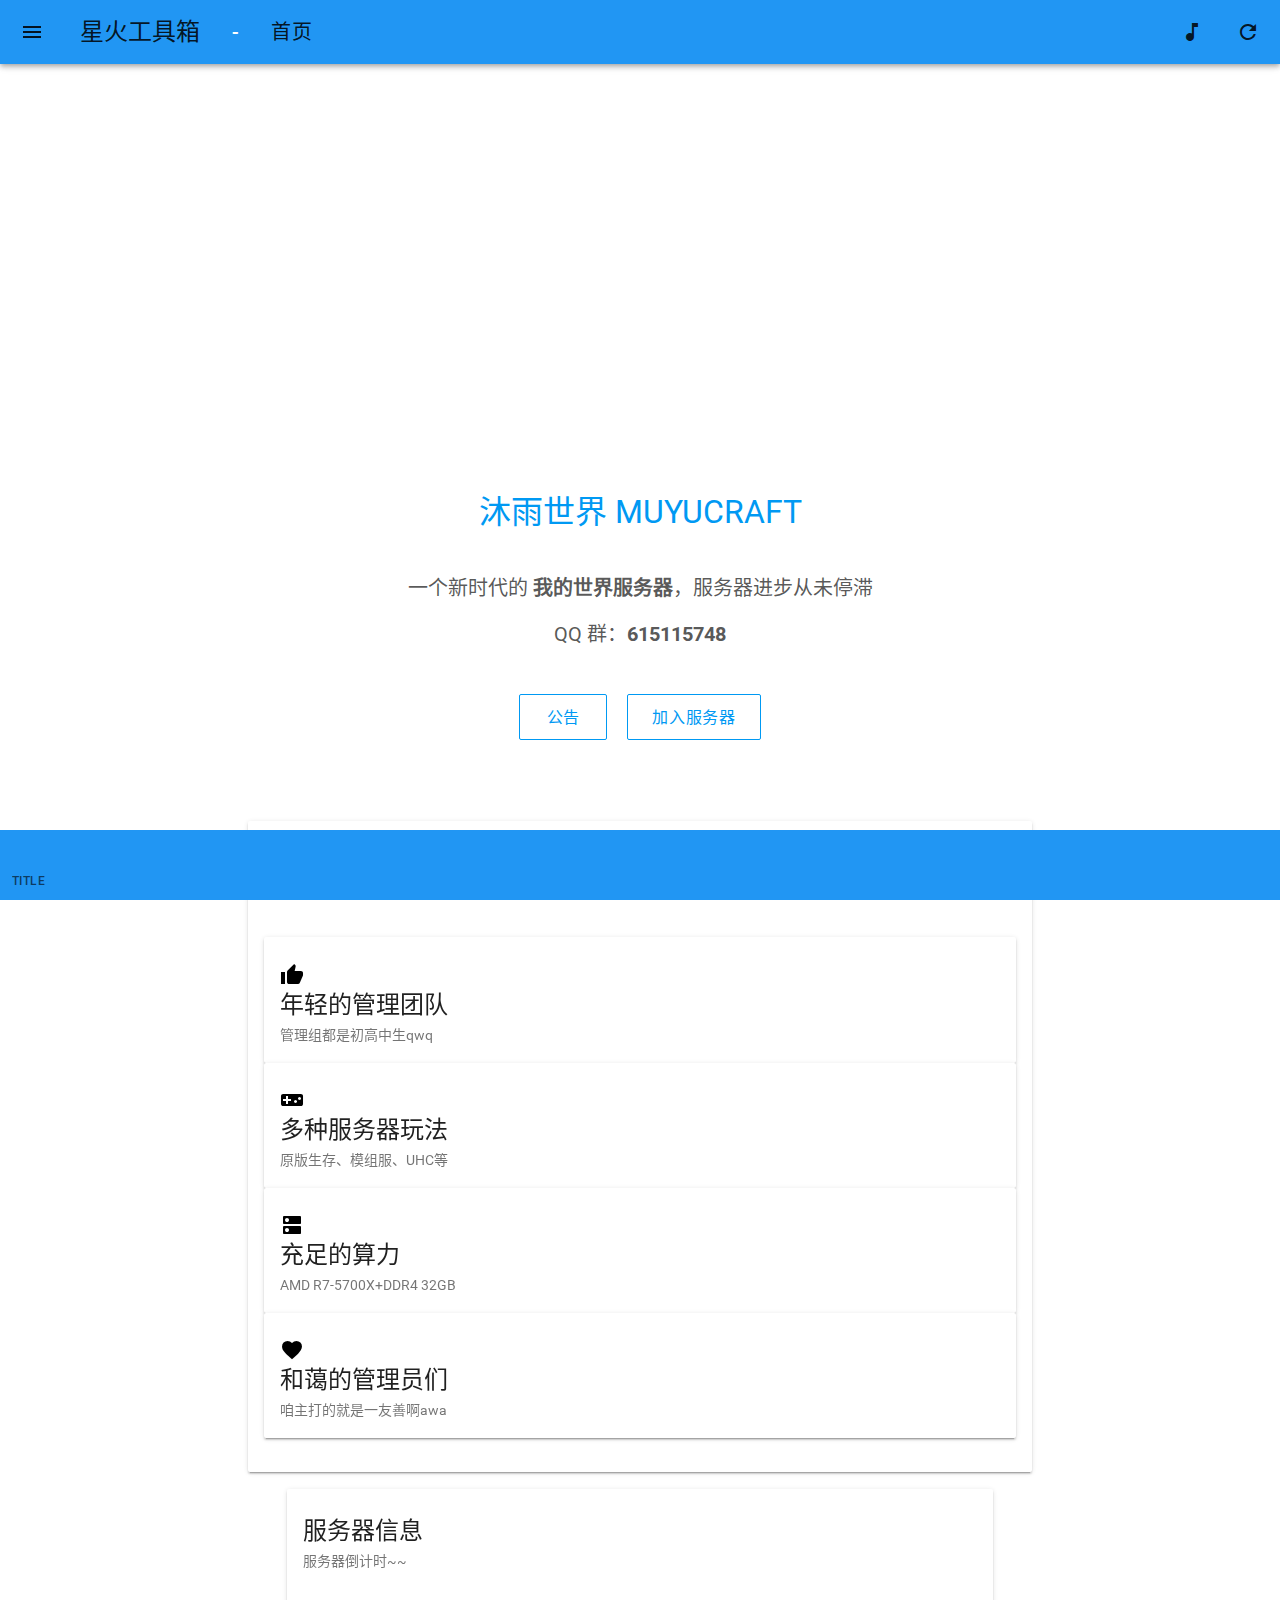
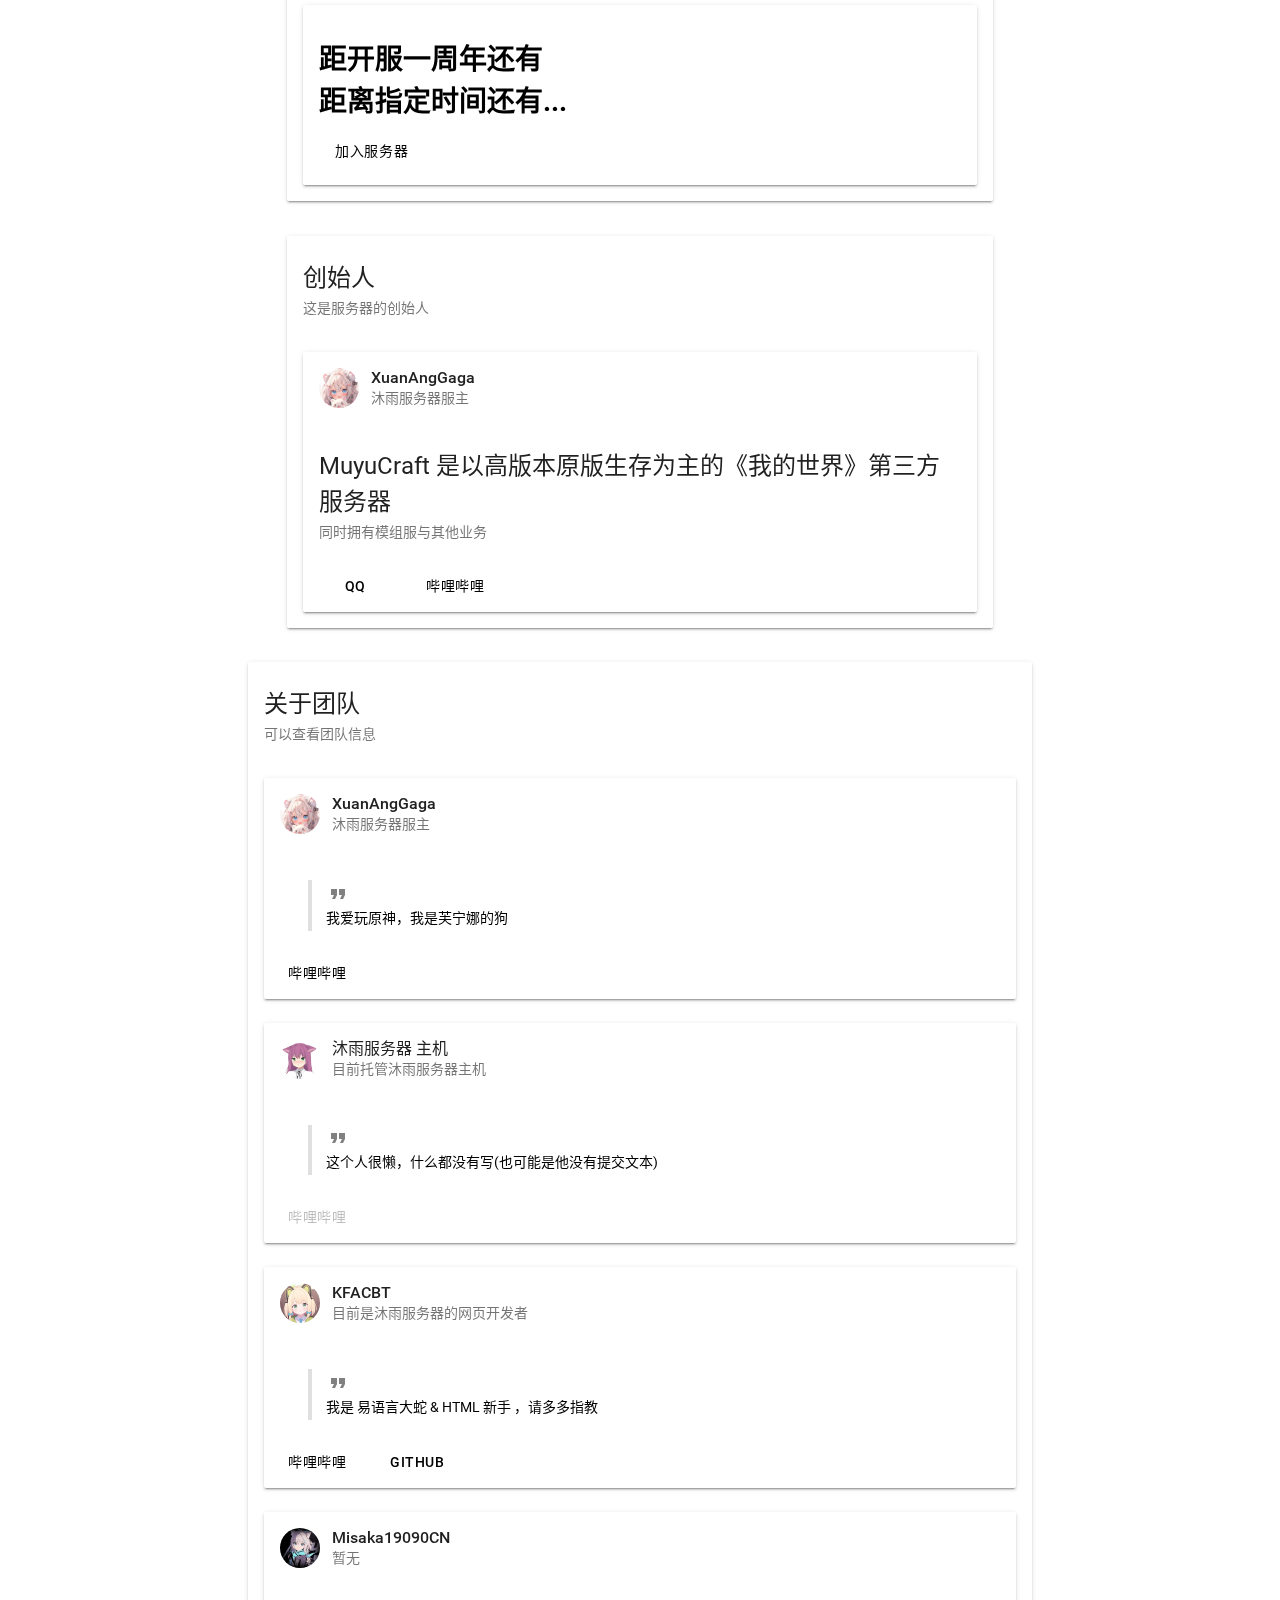
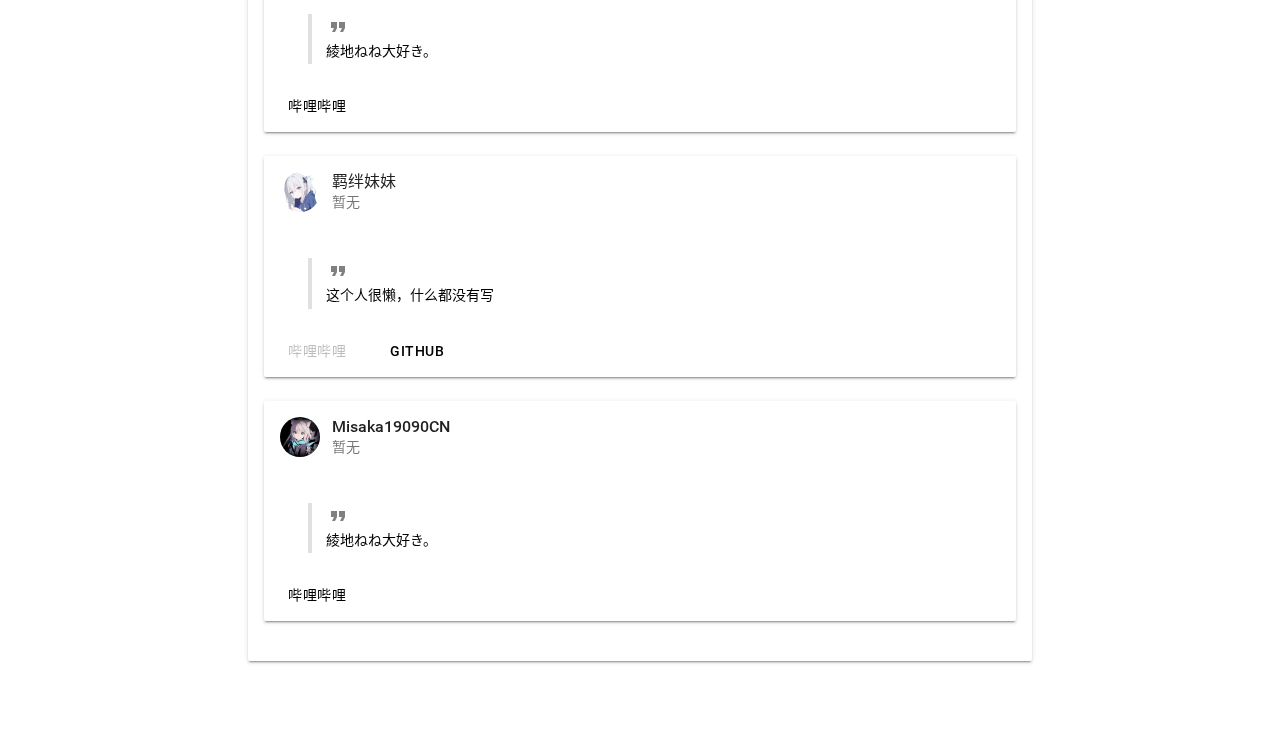
==== New/Beta/index.html @ 7894de89 "测试" ====
<!DOCTYPE html>
<html lang="zh-CN">

<head>
    <meta charset="UTF-8">
    <meta name="viewport" content="width=device-width, initial-scale=1, maximum-scale=5">
    <title>星火工具箱 - 一款轻量级的工具箱</title>
    <meta name="keywords" content="星火工具箱,CJA-RAMOS">
    <meta name="description" content="星火工具箱 - 一款轻量级的工具箱">
    <link rel="stylesheet" href="css/docs-v17.css" />
    <link rel="stylesheet" href="css/main.css" />
    <link rel="stylesheet" href="css/mdui.min.css" />

    <!-- 引入 Style 文件 -->
    <!-- <link rel="stylesheet" href="css/style.css" /> -->

    <script src="js/mdui.min.js"></script>
    <script src="js/jquery.min.js"></script>

    <audio id="backgroundMusic" src="./Resources/Music/BackgroundMusic.m4a" loop style="display:none;"></audio>

    <!-- 放置网站图标 -->
    <link rel="shortcut icon" href="/favicon.ico">

</head>
<!-- v1.0，无背景(目前视频背景需要用到它,以设置顶栏的颜色) -->
<!-- <body class="mdui-bottom-nav-fixed mdui-appbar-with-toolbar mdui-theme-primary-blue mdui-theme-accent-blue mdui-theme-layout-auto mdui-loaded"> -->
<!-- v1.1，有背景(自定义图片) -->
<!-- <body class="mdui-bottom-nav-fixed mdui-appbar-with-toolbar mdui-theme-primary-blue mdui-theme-accent-blue mdui-theme-layout-auto mdui-loaded" style="background-image: url('./images/CardBackground1.png'); background-size: cover;"></body> -->

<!-- v1.2，更改了顶栏的文本颜色 -->
<body class="mdui-bottom-nav-fixed mdui-appbar-with-toolbar mdui-theme-primary-blue mdui-theme-accent-blue mdui-theme-layout-auto mdui-loaded">

    <!-- 视频背景 -->
    <video class="video-background" autoplay loop muted playsinline>
        <source src="./Resources/Video/Background.mp4" type="video/mp4">
        Your browser does not support the video tag.
    </video>

    <header id="appbar" class="mdui-appbar mdui-appbar-fixed">
        <div class="mdui-toolbar mdui-color-theme">
            <span class="mdui-btn mdui-btn-icon mdui-ripple mdui-ripple-white " mdui-drawer="{target: '#main-drawer','overlay':true}">
                <i class="mdui-icon material-icons">menu</i>
            </span>
            <a href="index.html" class="mdui-typo-headline mdui-hidden-xs">
                星火工具箱
            </a>
            <p class="mdui-typo-title" style="color: white;"> - </p>
            <a href="index.html#" class="mdui-typo-title">首页</a>

            <div class="mdui-toolbar-spacer"></div>

                <!-- 原先版本不会自动切换音乐图标 -->
                <!-- <a href="javascript:;" class="mdui-btn mdui-btn-icon" mdui-tooltip="{content: '背景音乐'}" onclick="toggleBackgroundMusic()">
                    <i class="mdui-icon material-icons">music_note</i>
                </a> -->
                <!-- 这个版本会自动切换音乐图标 -->
                <a href="javascript:;" class="mdui-btn mdui-btn-icon" mdui-tooltip="{content: '背景音乐'}" onclick="toggleBackgroundMusic()">
                    <i id="musicIcon" class="mdui-icon material-icons">music_note</i>
                </a>
                <!-- 保留一个原版写法 -->
                <!-- <a href="javascript:;" class="mdui-btn mdui-btn-icon">
                    <i class="mdui-icon material-icons">refresh</i>
                </a> -->
                <a href="javascript:;" class="mdui-btn mdui-btn-icon" mdui-tooltip="{content: '刷新此页'}" onclick="refreshPage()">
                    <i class="mdui-icon material-icons">refresh</i>
                </a>
            </div>
        </div>    
    <!-- 菜单元素 -->

    </header>
    <div class="mdui-drawer mdui-color-white mdui-drawer-full-height mdui-drawer-close" id="main-drawer">
        <div class="mdui-card-media mdui-ripple mdui-ripple-white">
            <!-- 设置菜单背景 -->
            <img src="./images/background.jpg" />

            <div class="mdui-card-media-covered mdui-card-media-covered-gradient">
                <div class="mdui-card-primary" style="position:relative;">
                    <img style="width:30%; border-radius: 16px;" src="./images/Logo.jpg">
                    <br>
                    <div class="mdui-typo-title mdui-text-color-white drawer-title-text">沐雨服务器</div>
                </div>
            </div>
        </div>
        
        <div class="mdui-list" style="margin-bottom: 76px;">
            <div class="mdui-list">
                <a href="./index.html" class="mdui-list-item mdui-ripple" style="border-radius: 16px;">
                    <i class="mdui-list-item-icon mdui-icon material-icons">home</i>
                    <div class="mdui-list-item-content">首页</div>
                </a>
                <a href="./Announcement.html" class="mdui-list-item mdui-ripple" style="border-radius: 16px;">
                    <i class="mdui-list-item-icon mdui-icon material-icons">assignment</i>
                    <div class="mdui-list-item-content">
                        公告
                    </div>
                </a>

            </div>
            <div class="copyright">
                <div class="mdui-typo">
                    <p class="mdui-typo-caption-opacity">© 2023 <a href="https://space.bilibili.com/514279030" target="_blank">KFACBT</a></p>
					<p class="mdui-typo-caption-opacity">友情链接： <a href="about:blank" target="_blank">空</a></p>
                    <p class="mdui-typo-caption-opacity">
                        Powered by <a href="https://mdui.org" target="_blank">MDUI</a>
                    </p>
                </div>
            </div>
        </div>
    </div>
    <div class="hide">
    </div>
    <div id="page-index" class="mdui-container">
        <div class="banner">

            <h1><strong>沐雨世界 MUYUCRAFT</strong></h1>
            <div style='height:10px'></div>
            <div class="meta">
                <div style='height:12px'></div>一个新时代的 <strong>我的世界服务器</strong>，服务器进步从未停滞<br><br>QQ 群：<strong>615115748</strong>
            </div>
            <!-- <div class="actions">
                <a href="./Announcement.html" class="mdui-btn mdui-ripple">公告</a>
            </div> -->

            <div class="actions">
                <a href="./Announcement.html" class="mdui-btn mdui-ripple">公告</a>
                <a href="./Join.html" class="mdui-btn mdui-ripple" mdui-tooltip="{content: '与其他玩家一起游戏'}">加入服务器</a>

            </div>
        </div>
    </div>
    <div class="mdui-bottom-nav mdui-color-theme" style="height: 70px;">
        <div class="mdui-container mdui-valign">
            <div class="mdui-row mdui-center">

            </div>
        </div>
    </div>

    
    <div class="mdui-container" style="max-width: 800px;">
        <br>
        <!-- 原设置 -->
        <!-- <div class="mdui-card" style="border-radius: 12px;"> -->
        <!-- 应用全局设置（MDUI 卡片的圆角） -->
        <div class="mdui-card">
            <!-- <div class="mdui-card-media">
                <img src="./images/background.jpg" style="max-height: 300px;object-fit: cover;" />
            </div> -->
                <div class="mdui-card-primary">
                    <div class="mdui-card-primary-title">服务器特色</div>
                    <div class="mdui-card-primary-subtitle">关于服务器特色</div>
                </div>
                <div class="mdui-card-content">
                
                    <!-- 使用Flexbox布局的卡片容器 -->
                    <!-- <div class="card-container"> -->
            
                        <!-- 卡片1 -->
                        <!-- <div class="mdui-card custom-width-card mdui-shadow-2">
                            <div class="mdui-card-primary">
                                <i class="mdui-icon material-icons mdui-icon-grayscale mdui-icon-large">thumb_up</i>
                                <div class="mdui-card-primary-title">有观念的团队</div>
                                <div class="mdui-card-primary-subtitle">文本-测试-不知道写什么了</div>
                            </div>
                        </div> -->

                        <!-- 卡片2 -->
                        <!-- <div class="mdui-card custom-width-card mdui-shadow-2">
                            <div class="mdui-card-primary">
                                <i class="mdui-icon material-icons mdui-icon-grayscale mdui-icon-large">done_all</i>
                                <div class="mdui-card-primary-title">原版的体验</div>
                                <div class="mdui-card-primary-subtitle">服务器没有任何Mod，只有插件</div>
                            </div>
                        </div> -->

                    <!-- 可以继续添加更多卡片... -->

                        <!-- 卡片3 -->
                        <!-- <div class="mdui-card custom-width-card mdui-shadow-2">
                            <div class="mdui-card-primary">
                                <i class="mdui-icon material-icons mdui-icon-grayscale mdui-icon-large">favorite</i>
                                <div class="mdui-card-primary-title">和蔼的管理员们</div>
                                <div class="mdui-card-primary-subtitle">咱主打的就是一友善啊awa</div>
                            </div>
                        </div> -->

                        <!-- 卡片3 -->
                        <!-- <div class="mdui-card custom-width-card mdui-shadow-2">
                            <div class="mdui-card-primary">
                                <i class="mdui-icon material-icons mdui-icon-grayscale mdui-icon-large">dns</i>
                                <div class="mdui-card-primary-title">稳定的服务器</div>
                                <div class="mdui-card-primary-subtitle">可以保证长时间不掉线</div>
                            </div>
                        </div> -->

                        <!-- 结束 -->
                    <!-- </div> -->



                    <!-- 使用Flexbox布局的卡片容器 -->
                    <div class="card-container">
            
                        <!-- 卡片1 -->
                        <div class="mdui-card custom-width-card mdui-shadow-2">
                            <div class="mdui-card-primary">
                                <!-- 添加一个div盒子，以应用居中效果 -->
                                <div class="mdui-card-primary-content">
                                    <i class="mdui-icon material-icons mdui-icon-grayscale mdui-icon-large">thumb_up</i>
                                    <div class="mdui-card-primary-title">年轻的管理团队</div>
                                    <div class="mdui-card-primary-subtitle">管理组都是初高中生qwq</div>
                                </div>
                            </div>
                        </div>

                        <!-- 卡片2 -->
                        <div class="mdui-card custom-width-card mdui-shadow-2">
                            <div class="mdui-card-primary">
                                <!-- 添加一个div盒子，以应用居中效果 -->
                                <div class="mdui-card-primary-content">
                                    <i class="mdui-icon material-icons mdui-icon-grayscale mdui-icon-large">videogame_asset</i>
                                    <div class="mdui-card-primary-title">多种服务器玩法</div>
                                    <div class="mdui-card-primary-subtitle">原版生存、模组服、UHC等</div>
                                </div>
                            </div>
                        </div>

                    <!-- 可以继续添加更多卡片... -->

                        <!-- 卡片3 -->
                        <div class="mdui-card custom-width-card mdui-shadow-2">
                            <div class="mdui-card-primary">
                                <!-- 添加一个div盒子，以应用居中效果 -->
                                <div class="mdui-card-primary-content">
                                    <i class="mdui-icon material-icons mdui-icon-grayscale mdui-icon-large">dns</i>
                                    <div class="mdui-card-primary-title">充足的算力</div>
                                    <div class="mdui-card-primary-subtitle">AMD R7-5700X+DDR4 32GB</div>
                                </div>
                            </div>
                        </div>

                        <!-- 卡片3 -->
                        <div class="mdui-card custom-width-card mdui-shadow-2">
                            <div class="mdui-card-primary">
                                <!-- 添加一个div盒子，以应用居中效果 -->
                                <div class="mdui-card-primary-content">
                                    <i class="mdui-icon material-icons mdui-icon-grayscale mdui-icon-large">favorite</i>
                                    <div class="mdui-card-primary-title">和蔼的管理员们</div>
                                    <div class="mdui-card-primary-subtitle">咱主打的就是一友善啊awa</div>
                                </div>
                            </div>
                        </div>

                        <!-- 结束 -->
                    </div>

                    
                    

                </div>

            <br>
    </div>    



    <div class="mdui-container" style="max-width: 800px;">
        <br>
        <!-- <div class="mdui-card" style="border-radius: 12px;"> -->
        <!-- 应用全局设置（MDUI 卡片的圆角） -->
        <div class="mdui-card">
            <!-- <div class="mdui-card-media">
                <img src="./images/background.jpg" style="max-height: 300px;object-fit: cover;" />
            </div> -->
            <div class="mdui-card-primary">
                <div class="mdui-card-primary-title">服务器信息</div>
                <div class="mdui-card-primary-subtitle">服务器倒计时~~</div>

                
            </div>
                <div class="mdui-card-content">
                
                    <div class="mdui-card">

                        <!-- 卡片的标题和副标题 -->
                        <div class="mdui-card-primary">
                            <!-- 添加一个div盒子，以应用居中效果 -->
                            <div class="mdui-card-primary-content">
                                <!-- <div class="mdui-card-primary-title"><h1>沐雨服务器</h1></div> -->
                                <!-- <div class="mdui-card-primary-title">距开服一周年还有</div> -->
                                <!-- <div id="year-countdown">距开服一周年还有</div> -->
                                <h1 id="year-countdown">距开服一周年还有</h1>
                                <h1 class="countdown">距离指定时间还有...</h1>

                                <a href="./Join.html" class="mdui-btn mdui-ripple" mdui-tooltip="{content: '与其他玩家一起游戏'}">加入服务器</a>

                                <!-- <div class="mdui-card-primary-subtitle">111</div> -->
                            </div>
                        </div>
                  
                        <!-- 添加一个div盒子，以应用居中效果 -->
                        <!-- <div class="mdui-card-primary-content"> -->
                            <!-- 卡片的内容 -->
                            <!-- <div class="mdui-card-content"> -->
                                <!-- <h1 class="countdown">距离指定时间还有...</h1> -->
                            <!-- </div>
                        </div> -->

                        <!-- 倒计时 v1.0 -->
                        <!-- <script>
                            // 指定的日期时间
                            var targetDate = new Date("2024-01-15T00:00:00").getTime(); // 替换为你想要的时间
                    
                            function updateCountdown() {
                                var now = new Date().getTime();
                                var distance = targetDate - now;
                    
                                var days = Math.floor(distance / (1000 * 60 * 60 * 24));
                                var hours = Math.floor((distance % (1000 * 60 * 60 * 24)) / (1000 * 60 * 60));
                                var minutes = Math.floor((distance % (1000 * 60 * 60)) / (1000 * 60));
                                var seconds = Math.floor((distance % (1000 * 60)) / 1000);
                    
                                document.querySelector('.countdown').innerText = `距离指定时间还有 ${days} 天 ${hours} 小时 ${minutes} 分钟 ${seconds} 秒`;
                    
                                if (distance < 0) {
                                    clearInterval(countdownInterval);
                                    document.querySelector('.countdown').innerText = "已到达指定时间！";
                                }
                            }
                    
                            var countdownInterval = setInterval(updateCountdown, 1000);
                        </script> -->

                        <!-- 倒计时 & 正计时 v1.0 -->
                        <!-- <script>
                            // 指定的日期时间
                            var targetDate = new Date("2024-01-27T00:00:00").getTime(); // 替换为你想要的时间
                    
                            function updateCountdown() {
                                var now = new Date().getTime();
                                var distance = now - targetDate; // 计算现在与目标时间的差值，正数表示未来，负数表示过去
                    
                                var days = Math.floor(Math.abs(distance) / (1000 * 60 * 60 * 24));
                                var hours = Math.floor((Math.abs(distance) % (1000 * 60 * 60 * 24)) / (1000 * 60 * 60));
                                var minutes = Math.floor((Math.abs(distance) % (1000 * 60 * 60)) / (1000 * 60));
                                var seconds = Math.floor((Math.abs(distance) % (1000 * 60)) / 1000);
                    
                                var prefix = distance > 0 ? "距离" : "超过";
                                document.querySelector('.countdown').innerText = `${prefix}指定时间 ${days} 天 ${hours} 小时 ${minutes} 分钟 ${seconds} 秒`;
                    
                                // 不需要清除定时器，因为我们要持续更新
                                
                            }
                    
                            setInterval(updateCountdown, 1000);
                        </script> -->

                        <!-- 倒计时 & 正计时 v1.1 -->
                        <script>
                            // 指定的日期时间
                            var targetDate = new Date("2023-01-27T00:00:00").getTime(); // 设置日期
                    
                            function updateCountdown() {
                                var now = new Date().getTime();
                                var distance = now - targetDate; // 现在与目标时间的差值，正数表示未来，负数表示过去

                                var days = Math.floor(Math.abs(distance) / (1000 * 60 * 60 * 24));
                                var hours = Math.floor((Math.abs(distance) % (1000 * 60 * 60 * 24)) / (1000 * 60 * 60));
                                var minutes = Math.floor((Math.abs(distance) % (1000 * 60 * 60)) / (1000 * 60));
                                var seconds = Math.floor((Math.abs(distance) % (1000 * 60)) / 1000);

                                // document.querySelector('.countdown').innerText = `${distance > 0 ? "距离" : "已超过"}指定时间 ${days} 天 ${hours} 小时 ${minutes} 分钟 ${seconds} 秒`;
                                document.querySelector('.countdown').innerText = `${days} 天 ${hours} 小时 ${minutes} 分钟 ${seconds} 秒`;

                                if (now >= targetDate) { // 判断是否已经到达或超过指定时间
                                    document.getElementById('year-countdown').innerText = "我们已开服";
                                }
                            }

                    
                            var countdownInterval = setInterval(updateCountdown, 1000);
                        </script>
                    </div>

                </div>

        </div>

            <br>
    </div>




    <div class="mdui-container" style="max-width: 800px;">
        <br>
        <!-- 原设置 -->
        <!-- <div class="mdui-card" style="border-radius: 12px;"> -->
        <!-- 应用全局设置（MDUI 卡片的圆角） -->
        <div class="mdui-card">

            <!-- <div class="mdui-card-media">
                <img src="./images/background.jpg" style="max-height: 300px;object-fit: cover;" />
            </div> -->
            <div class="mdui-card-primary">
                <div class="mdui-card-primary-title">创始人</div>
                <div class="mdui-card-primary-subtitle">这是服务器的创始人</div>
            </div>
                <div class="mdui-card-content">
                
                    <div class="mdui-card">

                        <!-- 卡片头部，包含头像、标题、副标题 -->
                        <div class="mdui-card-header">
                            <img class="mdui-card-header-avatar" src="./images/Peoples/XuanAngGaga.jpg"/>
                            <div class="mdui-card-header-title">XuanAngGaga</div>
                            <div class="mdui-card-header-subtitle">沐雨服务器服主</div>
                        </div>
                      
                        <!-- 卡片的媒体内容，可以包含图片、视频等媒体内容，以及标题、副标题 -->
                        <div class="mdui-card-media">
                            <!-- <img src="./images/CardBackground1Mini.png"/> -->
                      
                            <!-- 卡片中可以包含一个或多个菜单按钮 -->
                            <div class="mdui-card-menu">
                                <!-- 原版 -->
                                <!-- <button class="mdui-btn mdui-btn-icon mdui-text-color-white">
                                    <i class="mdui-icon material-icons">share</i>
                                </button> -->
                                <!-- v1，没有提示 -->
                                <!-- <button class="mdui-btn mdui-btn-icon mdui-text-color-white">
                                    <i class="mdui-icon material-icons">launch</i>
                                </button> -->
                                <!-- v2，有提示 -->
                                <!-- <button class="mdui-btn mdui-btn-icon mdui-text-color-white" mdui-tooltip="{content: '在新窗口中打开'}" onclick="openNewTab('https://space.bilibili.com/277750003');">
                                    <i class="mdui-icon material-icons">launch</i>
                                </button> -->

                                <!-- v3，不调用函数 -->
                                <!-- <a href="https://space.bilibili.com/277750003" target="_blank" class="mdui-btn mdui-btn-icon mdui-text-color-white" mdui-tooltip="{content: '在新窗口中打开'}">
                                    <i class="mdui-icon material-icons">launch</i>
                                </a> -->

                                <!-- 代码没有问题，但是层次上有问题，所以暂时注释 -->
                            </div>
                        </div>
                      
                        <!-- 卡片的标题和副标题 -->
                        <div class="mdui-card-primary">
                            <div class="mdui-card-primary-title">MuyuCraft 是以高版本原版生存为主的《我的世界》第三方服务器</div>
                            <div class="mdui-card-primary-subtitle">同时拥有模组服与其他业务</div>
                        </div>
                      
                        <!-- 卡片的内容 -->
                        <!-- <div class="mdui-card-content">文本内容</div> -->
                      
                        <!-- 卡片的按钮 -->
                        <div class="mdui-card-actions">
                            <!-- 备份 -->
                            <!-- <button class="mdui-btn mdui-ripple">商务联系</button> -->
                            <button id="copyButton-QQid" class="mdui-btn mdui-ripple">QQ</button>
                            <!-- 调用 Script 时即可复制 QQ 号到剪贴板，同时给予用户反馈(弹出Sneakbar) -->
                            <script>
                                // 获取指定ID的元素并添加点击事件监听器
                                document.getElementById('copyButton-QQid').addEventListener('click', function() {
                            
                                    // 定义要复制的文本内容
                                    var textToCopy = '2932289809';
                            
                                    // 尝试将文本写入剪贴板
                                    try {
                                        navigator.clipboard.writeText(textToCopy);
                            
                                        // 复制成功时，在控制台输出成功信息，并显示成功Snackbar
                                        console.log('文本复制成功！文本内容：' + textToCopy);
                                        mdui.snackbar({
                                            message: 'QQ 号已成功复制到剪贴板！',
                                            position: 'left-bottom'
                                        });
                            
                                    } catch (err) {
                                        // 复制失败时，在控制台输出错误信息，并显示失败Snackbar
                                        console.error('复制失败: ', err);
                                        mdui.snackbar({
                                            message: '复制 QQ 号到剪贴板时发生错误！',
                                            position: 'left-bottom'
                                        });
                                    }
                                });
                            </script>
                            <button class="mdui-btn mdui-ripple" mdui-tooltip="{content: '在新窗口中打开'}" onclick="openNewTab('https://space.bilibili.com/619806940')">哔哩哔哩</button>
                            <!-- 想不到实际的用处 -->
                            <!-- <button class="mdui-btn mdui-btn-icon mdui-float-right">
                                <i class="mdui-icon material-icons">expand_more</i>
                            </button> -->
                        </div>
                      
                    </div>
                  
                </div>

            </div>

        </div>

            <br>
    </div>

    <div class="mdui-container" style="max-width: 800px;">
        <br>
        <!-- 原设置 -->
        <!-- <div class="mdui-card" style="border-radius: 12px;"> -->
        <!-- 应用全局设置（MDUI 卡片的圆角） -->
        <div class="mdui-card">
            <!-- <div class="mdui-card-media">
                <img src="./images/background.jpg" style="max-height: 300px;object-fit: cover;" />
            </div> -->
            <div class="mdui-card-primary">
                <div class="mdui-card-primary-title">关于团队</div>
                <div class="mdui-card-primary-subtitle">可以查看团队信息</div>
            </div>
            <div class="mdui-card-content">
                
                <!-- 单张卡片开始 -->
                <div class="mdui-card">

                    <!-- 卡片头部，包含头像、标题、副标题 -->
                    <div class="mdui-card-header">
                         <img class="mdui-card-header-avatar" src="./images/Peoples/XuanAngGaga.jpg"/>
                         <div class="mdui-card-header-title">XuanAngGaga</div>
                         <div class="mdui-card-header-subtitle" mdui-tooltip="{content: '沐雨服务器服主'}">沐雨服务器服主</div>
                    </div>
                    <div class="mdui-card-content">
                    
                        <div class="mdui-typo">
                            <blockquote>
                                <!-- <i class="mdui-icon material-icons">format_quote</i> -->
                                <i class="mdui-icon material-icons" style="color: gray;">format_quote</i>
                                <p>我爱玩原神，我是芙宁娜的狗</p>
                                <!-- <footer>马尔克斯 ——《百年孤独》</footer> -->
                            </blockquote>
                        </div>
                    
                    </div>
                    <!-- 卡片的按钮 -->
                    <div class="mdui-card-actions">
                        <!-- <button class="mdui-btn mdui-ripple">action 1</button> -->
                        <button class="mdui-btn mdui-ripple" mdui-tooltip="{content: '在新窗口中打开'}" onclick="openNewTab('https://space.bilibili.com/619806940')">哔哩哔哩</button>
    
                    </div>
                         
                </div>
                    <br>
                <!-- 卡片与卡片之间分隔 -->

                <!-- 单张卡片开始 -->
                <div class="mdui-card">

                    <!-- 卡片头部，包含头像、标题、副标题 -->
                    <div class="mdui-card-header">
                         <img class="mdui-card-header-avatar" src="./images/Logo.jpg"/>
                         <div class="mdui-card-header-title">沐雨服务器 主机</div>
                         <div class="mdui-card-header-subtitle" mdui-tooltip="{content: '目前托管沐雨服务器主机'}">目前托管沐雨服务器主机</div>
                    </div>
                    <div class="mdui-card-content">
                    
                        <div class="mdui-typo">
                            <blockquote>
                                <!-- <i class="mdui-icon material-icons">format_quote</i> -->
                                <i class="mdui-icon material-icons" style="color: gray;">format_quote</i>
                                <p>这个人很懒，什么都没有写(也可能是他没有提交文本)</p>
                                <!-- <footer>马尔克斯 ——《百年孤独》</footer> -->
                            </blockquote>
                        </div>
                    
                    </div>
                    <!-- 卡片的按钮 -->
                    <div class="mdui-card-actions">
                        <!-- <button class="mdui-btn mdui-ripple">action 1</button> -->
                        <button class="mdui-btn mdui-ripple" mdui-tooltip="{content: '在新窗口中打开'}" onclick="openNewTab('https://space.bilibili.com/619806940')" disabled>哔哩哔哩</button>
    
                    </div>
                         
                </div>
                    <br>
                <!-- 卡片与卡片之间分隔 -->

                <!-- 单张卡片开始 -->
                <div class="mdui-card">

                    <!-- 卡片头部，包含头像、标题、副标题 -->
                    <div class="mdui-card-header">
                         <img class="mdui-card-header-avatar" src="./images/Peoples/KFACBT.png"/>
                         <div class="mdui-card-header-title">KFACBT</div>
                         <div class="mdui-card-header-subtitle" mdui-tooltip="{content: '目前是沐雨服务器的网页开发者'}">目前是沐雨服务器的网页开发者</div>
                    </div>
                    <div class="mdui-card-content">
                    
                        <div class="mdui-typo">
                            <blockquote>
                                <!-- <i class="mdui-icon material-icons">format_quote</i> -->
                                <i class="mdui-icon material-icons" style="color: gray;">format_quote</i>
                                <p>我是 易语言大蛇 & HTML 新手 ，请多多指教</p>
                                <!-- <footer>马尔克斯 ——《百年孤独》</footer> -->
                            </blockquote>
                        </div>
                    
                    </div>
                    <!-- 卡片的按钮 -->
                    <div class="mdui-card-actions">
                        <!-- <button class="mdui-btn mdui-ripple">action 1</button> -->
                        <button class="mdui-btn mdui-ripple" mdui-tooltip="{content: '在新窗口中打开'}" onclick="openNewTab('https://space.bilibili.com/514279030')">哔哩哔哩</button>
                        <button class="mdui-btn mdui-ripple" mdui-tooltip="{content: '在新窗口中打开'}" onclick="openNewTab('https://www.github.com/gytxtx')">GitHub</button>    

                    </div>
                         
                </div>
                    <br>
                    <!-- 卡片与卡片之间分隔 -->

                <!-- 单张卡片开始 -->
                <div class="mdui-card">

                    <!-- 卡片头部，包含头像、标题、副标题 -->
                    <div class="mdui-card-header">
                         <img class="mdui-card-header-avatar" src="./images/Peoples/Misaka.jpg"/>
                         <div class="mdui-card-header-title">Misaka19090CN</div>
                         <div class="mdui-card-header-subtitle" mdui-tooltip="{content: '暂无'}">暂无</div>
                    </div>
                    <div class="mdui-card-content">
                    
                        <div class="mdui-typo">
                            <blockquote>
                                <!-- <i class="mdui-icon material-icons">format_quote</i> -->
                                <i class="mdui-icon material-icons" style="color: gray;">format_quote</i>
                                <p>綾地ねね大好き。</p>
                                <!-- <footer>马尔克斯 ——《百年孤独》</footer> -->
                            </blockquote>
                        </div>
                    
                    </div>
                    <!-- 卡片的按钮 -->
                    <div class="mdui-card-actions">
                        <!-- <button class="mdui-btn mdui-ripple">action 1</button> -->
                        <button class="mdui-btn mdui-ripple" mdui-tooltip="{content: '在新窗口中打开'}" onclick="openNewTab('https://space.bilibili.com/393175358')">哔哩哔哩</button>
    
                    </div>
                         
                </div>
                    <br>
                <!-- 卡片与卡片之间分隔 -->

                <!-- 单张卡片开始 -->
                <div class="mdui-card">

                    <!-- 卡片头部，包含头像、标题、副标题 -->
                    <div class="mdui-card-header">
                         <img class="mdui-card-header-avatar" src="./images/Peoples/jibanjiang.png"/>
                         <div class="mdui-card-header-title">羁绊妹妹</div>
                         <div class="mdui-card-header-subtitle" mdui-tooltip="{content: '暂无'}">暂无</div>
                    </div>
                    <div class="mdui-card-content">
                    
                        <div class="mdui-typo">
                            <blockquote>
                                <!-- <i class="mdui-icon material-icons">format_quote</i> -->
                                <i class="mdui-icon material-icons" style="color: gray;">format_quote</i>
                                <p>这个人很懒，什么都没有写</p>
                                <!-- <footer>马尔克斯 ——《百年孤独》</footer> -->
                            </blockquote>
                        </div>
                    
                    </div>
                    <!-- 卡片的按钮 -->
                    <div class="mdui-card-actions">
                        <!-- <button class="mdui-btn mdui-ripple">action 1</button> -->
                        <button class="mdui-btn mdui-ripple" mdui-tooltip="{content: '在新窗口中打开'}" onclick="openNewTab('https://space.bilibili.com/514279030')" disabled>哔哩哔哩</button>
                        <button class="mdui-btn mdui-ripple" mdui-tooltip="{content: '在新窗口中打开'}" onclick="openNewTab('https://github.com/jibansst')">GitHub</button>    

                    </div>
                         
                </div>
                    <br>
                <!-- 卡片与卡片之间分隔 -->

                <!-- 单张卡片开始 -->
                <div class="mdui-card">

                    <!-- 卡片头部，包含头像、标题、副标题 -->
                    <div class="mdui-card-header">
                         <img class="mdui-card-header-avatar" src="./images/Peoples/Misaka.jpg"/>
                         <div class="mdui-card-header-title">Misaka19090CN</div>
                         <div class="mdui-card-header-subtitle" mdui-tooltip="{content: '暂无'}">暂无</div>
                    </div>
                    <div class="mdui-card-content">
                    
                        <div class="mdui-typo">
                            <blockquote>
                                <!-- <i class="mdui-icon material-icons">format_quote</i> -->
                                <i class="mdui-icon material-icons" style="color: gray;">format_quote</i>
                                <p>綾地ねね大好き。</p>
                                <!-- <footer>马尔克斯 ——《百年孤独》</footer> -->
                            </blockquote>
                        </div>
                    
                    </div>
                    <!-- 卡片的按钮 -->
                    <div class="mdui-card-actions">
                        <!-- <button class="mdui-btn mdui-ripple">action 1</button> -->
                        <button class="mdui-btn mdui-ripple" mdui-tooltip="{content: '在新窗口中打开'}" onclick="openNewTab('https://space.bilibili.com/393175358')">哔哩哔哩</button>
    
                    </div>
                         
                </div>
                    <br>
                <!-- 卡片与卡片之间分隔 -->


            </div>
    
        </div>

    <br>
</div>

<div class="mdui-bottom-nav mdui-color-theme" style="height: 70px;">
    <div class="mdui-container mdui-valign">
        <div class="mdui-row mdui-center">

        </div>
    </div>
    <div style="position: absolute; bottom: 0px; left: 0px;">
       <!-- <a href="/" target="_blank" class="mdui-btn mdui-ripple">Title> -->
       <a href="/" class="mdui-btn mdui-ripple">Title</a>
    </div>
    <div style="position: absolute; bottom: -5px; right: 0px;">

    </div>
</div>

</body>
<!-- JavaScript 部分 -->
<!-- 这一部分代码的作用：当调用这个函数的时候,会打开一个新标签页,参数是 `url` -->
<script>
    function openNewTab(url) {
        window.open(url, '_blank');
    }
</script>

<!-- JavaScript 部分 -->
<!-- [已废弃]这部分代码的作用：简易的音频播放/暂停状态切换(检测到音频控件播放时暂停，反之亦然。) -->
<!-- <script>
function toggleBackgroundMusic() {
    var audioElement = document.getElementById('backgroundMusic');
    
    // 判断当前音频是否处于播放/暂停状态，并切换到相反的状态
    if (audioElement.paused) {
        audioElement.play();
    } else {
        audioElement.pause();
    }
}
</script> -->

<script>
// 获取页面中已存在的背景音乐音频元素
let audioElement = document.getElementById('backgroundMusic'); // 假设你已经有了 audio 元素(划掉,这个是通义灵码生成的注释)
let musicIcon = document.getElementById('musicIcon'); // 获取用于控制音乐播放/暂停的图标元素
// 定义切换背景音乐播放状态的函数
function toggleBackgroundMusic() {
    if (audioElement.paused) { // 检测音乐控件是否处于暂停状态
        audioElement.play(); // 如果音乐控件是暂停状态,就播放它
        musicIcon.className = 'mdui-icon material-icons'; // 设置组件类名(x2)
        musicIcon.textContent = 'pause'; // 更改为暂停图标(pause)
    } else {
        audioElement.pause(); // 如果音乐播放,就暂停它
        musicIcon.className = 'mdui-icon material-icons'; // 设置组件类名
        musicIcon.textContent = 'music_note'; // 恢复为音乐图标(music_note),这个是 MDUI 的图标库
    }
}

</script>
<!-- 控制刷新页面 -->
<!-- 这一部分代码的作用：当调用这个函数时，自动刷新此页面。 -->
<script>
    function refreshPage() {
        window.location.reload();
    }
</script>
---- New/Beta/css/docs-v17.css ----
.mdui-toolbar-spacer {
  height: 100%;
}

.adsbygoogle {
  border-bottom: none !important;
}

/* 文档最外层 */
.doc-container {
  padding-top: 40px;
  padding-bottom: 60px;
  position: relative;
}
@media (min-width: 480px) {
  .doc-container {
    padding-top: 60px;
  }
}
@media (min-width: 840px) {
  .doc-container {
    padding-top: 80px;
  }
}
/* 页面标题 */
h1.doc-title {
  font-size: 24px;
  line-height: 32px;
  font-weight: 400;
  margin: 0 0 20px 0;
}
@media (min-width: 480px) {
  h1.doc-title {
    font-size: 28px;
    line-height: 36px;
    margin: 0 0 25px 0;
  }
}
@media (min-width: 840px) {
  h1.doc-title {
    font-size: 34px;
    line-height: 40px;
    margin: 0 400px 30px 0;
  }
}
/* 组件介绍 */
.doc-intro {
  font-size: 16px;
  margin-bottom: 0;
  padding: 0 0 48px 0;
}
@media (min-width: 480px) {
  .doc-intro {
    padding: 0 0 54px 0;
  }
}
@media (min-width: 840px) {
  .doc-intro {
    padding: 0 0 60px 0;
  }
}
.doc-intro p:last-child {
  margin-bottom: 0;
}
/* 组件介绍中的子模块 */
.doc-intro-module {
  font-size: 14px;
  margin-top: 40px;
}
.doc-intro-module h3 {
  font-size: 14px;
  font-weight: bold;
  margin: 0 0 20px 0;
}
.doc-intro-module p {
  margin-bottom: 1em;
}
/* 目录 */
.doc-toc {
  margin: 0;
  font-size: 16px;
  position: relative;
  border-left: 3px solid;
}
.doc-toc a {
  text-decoration: none;
  color: inherit;
}
.doc-toc:before {
  content: 'Contents';
  font-size: 15px;
  line-height: 16px;
  font-weight: 400;
  color: #757575;
}
.doc-toc ul,
.doc-toc:before {
  padding-left: 16px;
}
.doc-toc ul {
  list-style: none;
  margin: 0;
}
.doc-toc ul li {
  margin: 1em 0;
}
.doc-toc ul li:first-child {
  margin-top: 0;
}
.doc-toc ul li:last-child {
  margin-bottom: 0;
}
.doc-toc ul li ul {
  margin: 1em 0;
  font-size: 0.83em;
}
.doc-toc > ul {
  margin-top: 1em;
}
@media (min-width: 480px) {
  .doc-toc {
    font-size: 17px;
    border-left-width: 4px;
  }
  .doc-toc ul,
  .doc-toc:before {
    padding-left: 18px;
  }
}
@media (min-width: 840px) {
  .doc-toc {
    font-size: 18px;
    border-left-width: 5px;
    margin-right: 400px;
  }
  .doc-toc ul,
  .doc-toc:before {
    padding-left: 20px;
  }
}
.doc-no-cover .doc-toc {
  margin-right: 0;
}
/* 正文章节 */
.doc-chapter {
  margin: 20px 0 0 0;
  padding: 0 0 40px 0;
}
.doc-chapter .mdui-typo {
  padding-bottom: 20px;
}
.doc-chapter-title {
  margin-top: 2em !important;
  margin-bottom: 30px !important;
  position: relative;
  padding: 80px 0 0 0;
  border-top: 1px solid rgba(0, 0, 0, 0.12);
}
.mdui-theme-layout-dark .doc-chapter-title {
  border-top: 1px solid rgba(255, 255, 255, 0.12);
}
@media (prefers-color-scheme: dark) {
  .mdui-theme-layout-auto .doc-chapter-title {
    border-top: 1px solid rgba(255, 255, 255, 0.12);
  }
}
.doc-chapter-title .doc-anchor {
  position: absolute;
  top: -40px;
}
.doc-chapter-title-first {
  border-top: none !important;
  margin-top: 0 !important;
}
/* 正文小章节标题 */
.doc-article-title {
  position: relative;
  margin: 84px 0 30px 0 !important;
  font-size: 16px !important;
  font-weight: 700 !important;
}
.doc-article-title .doc-anchor {
  position: absolute;
  top: -100px;
}
.doc-chapter-title + .doc-article-title,
script + .doc-article-title {
  margin-top: 0 !important;
}

/**
 * ==============================================================
 * ======================================================= 底部翻页
 */
/* 底部翻页 */
.doc-footer-nav {
  height: 96px;
}
.doc-footer-nav-left,
.doc-footer-nav-right {
  height: 96px;
}
.doc-footer-nav-left {
  text-align: left;
}
.doc-footer-nav-right {
  text-align: right;
}
.doc-footer-nav-text {
  box-sizing: border-box;
  display: inline-block;
  font-size: 20px;
  font-weight: 500;
  -webkit-font-smoothing: antialiased;
  height: 100%;
  line-height: 24px;
  padding-top: 24px;
  width: 100%;
}
.doc-footer-nav-text .mdui-icon {
  padding-top: 23px;
  width: 24px;
}
.doc-footer-nav-text .doc-footer-nav-direction {
  font-size: 15px;
  line-height: 18px;
  margin-bottom: 1px;
  opacity: 0.55;
}
.doc-footer-nav-left .mdui-icon {
  float: left;
  margin-right: 10px;
}
.doc-footer-nav-right .mdui-icon {
  float: right;
  margin-left: 10px;
}
.doc-footer-nav-left .doc-footer-nav-chapter {
  margin-left: 34px;
}
.doc-footer-nav-right .doc-footer-nav-chapter {
  margin-right: 34px;
}
.mdui-theme-layout-dark .doc-footer-nav {
  background-color: #212121 !important;
}
.mdui-theme-layout-dark .doc-footer-nav-left,
.mdui-theme-layout-dark .doc-footer-nav-right {
  background-color: #212121 !important;
}
.mdui-theme-layout-dark .doc-footer-nav-text {
  color: #fff;
}
@media (prefers-color-scheme: dark) {
  .mdui-theme-layout-auto .doc-footer-nav {
    background-color: #212121 !important;
  }
  .mdui-theme-layout-auto .doc-footer-nav-left,
  .mdui-theme-layout-auto .doc-footer-nav-right {
    background-color: #212121 !important;
  }
  .mdui-theme-layout-auto .doc-footer-nav-text {
    color: #fff;
  }
}

/**
 * ===============================================================
 * =========================================================== 演示
 */
.doc-example {
  position: relative;
  margin-bottom: 2.6em;
}
/* 实例演示 */
.doc-example-demo {
  padding: 0;
  -webkit-transition: padding .3s;
  -moz-transition: padding .3s;
  -ms-transition: padding .3s;
  -o-transition: padding .3s;
  transition: padding .3s;
}
.doc-example-demo:after {
  clear: both;
  display: table;
  content: ' ';
}

/* Example 文字 */
.doc-example-demo-label {
  display: none;
  box-sizing: border-box;
  width: 100%;
  line-height: 1;
  padding: 9px 14px;
  color: rgba(0, 0, 0, 0.38);
  font-weight: 700;
  font-size: 12px;
  border: 1px solid rgba(0, 0, 0, 0.12);
  border-radius: 3px 3px 0 0;
  -webkit-user-select: none;
  -moz-user-select: none;
  -ms-user-select: none;
  user-select: none;
}
.mdui-theme-layout-dark .doc-example-demo-label {
  border: 1px solid rgba(255, 255, 255, 0.12);
  color: rgba(255, 255, 255, 0.5);
}
@media (prefers-color-scheme: dark) {
  .mdui-theme-layout-auto .doc-example-demo-label {
    border: 1px solid rgba(255, 255, 255, 0.12);
    color: rgba(255, 255, 255, 0.5);
  }
}
/* 实例代码 */
.doc-example-code {
  border: 1px solid rgba(0, 0, 0, 0.12);
  border-top: none;
  border-radius: 0 0 3px 3px;
  padding: 14px !important;
  margin: 0;
  display: none;
}
.mdui-theme-layout-dark .doc-example-code {
  border: 1px solid rgba(255, 255, 255, 0.12);
}
@media (prefers-color-scheme: dark) {
  .mdui-theme-layout-auto .doc-example-code {
    border: 1px solid rgba(255, 255, 255, 0.12);
  }
}
.doc-example-code code {
  font-family: Consolas, "Liberation Mono", Menlo, Courier, monospace;
  line-height: 1.7;
  padding: 0;
}
/* 代码中关键类名高亮 */
.doc-example-code-required {
  padding: 2px;
  background-color: #E8EAF6;
}
.doc-example-code-required * {
  color: #FF4081;
}
/* 代码中添加链接 */
.doc-example-code a {
  text-decoration: none;
}
.doc-example-tools {
  position: absolute;
  right: 0;
  top: -24px;
  -webkit-user-select: none;
  -moz-user-select: none;
  -ms-user-select: none;
  user-select: none;
  -webkit-transition: top .3s;
  -moz-transition: top .3s;
  -ms-transition: top .3s;
  -o-transition: top .3s;
  transition: top .3s;
}
.doc-example-tools a {
  color: rgba(0, 0, 0, 0.54);
  margin: 0 8px;
}
.doc-example-tools a:hover {
  color: rgba(0, 0, 0, 0.87);
}
.mdui-theme-layout-dark .doc-example-tools a {
  color: rgba(255, 255, 255, 0.7);
}
.mdui-theme-layout-dark .doc-example-tools a:hover {
  color: #ffffff;
}
@media (prefers-color-scheme: dark) {
  .mdui-theme-layout-auto .doc-example-tools a {
    color: rgba(255, 255, 255, 0.7);
  }
  .mdui-theme-layout-auto .doc-example-tools a:hover {
    color: #ffffff;
  }
}
.doc-example-showcode .doc-example-demo {
  border: 1px solid rgba(0, 0, 0, 0.12);
  border-top: none;
  padding: 14px;
}
.mdui-theme-layout-dark .doc-example-showcode .doc-example-demo {
  border: 1px solid rgba(255, 255, 255, 0.12);
}
@media (prefers-color-scheme: dark) {
  .mdui-theme-layout-auto .doc-example-showcode .doc-example-demo {
    border: 1px solid rgba(255, 255, 255, 0.12);
  }
}
.doc-example-showcode .doc-example-demo-label {
  display: block;
}
.doc-example-showcode .doc-example-code {
  display: block;
}
.doc-example-showcode .doc-example-tools {
  top: 4px;
}

/**
 * ============================================================
 * =================================================== 常用工具类
 */
/* 小型的圆形 */
.doc-color-circle {
  display: inline-block;
  width: 12px;
  height: 12px;
  border-radius: 50%;
}
/* 添加内边距 */
.doc-box-padding {
  padding: 10px 15px;
  border-radius: 3px;
  margin-bottom: 8px;
}

/**
 * =========================================================
 * ======================================== 根据主题设置可见状态
 */
/* 亮色主题可见 */
.doc-visible-light-theme {
  display: block;
}
.mdui-theme-layout-dark .doc-visible-light-theme {
  display: none;
}
@media (prefers-color-scheme: dark) {
  .mdui-theme-layout-auto .doc-visible-light-theme {
    display: none;
  }
}
.doc-visible-dark-theme {
  display: none;
}
.mdui-theme-layout-dark .doc-visible-dark-theme {
  display: block;
}
@media (prefers-color-scheme: dark) {
  .mdui-theme-layout-auto .doc-visible-dark-theme {
    display: block;
  }
}

/**
 * =========================================================
 * ======================================== 暗色主题下优化
 */
@media (prefers-color-scheme: dark) {
  img {
    filter: brightness(.8); /* 降低图片亮度 */
  }
}
---- New/Beta/css/main.css ----
a {
    text-decoration: none
}

.copyright {
    box-sizing: border-box;
    width: 100%;
    padding: 10px 16px;
    position: absolute;
    bottom: 0;
}

.hide {
    position: inherit;
    width: 10px;
    height: calc(20vh);
}

#page-index .banner {
    padding-top: 96px;
    padding-bottom: 64px;
    text-align: center
}

#page-index .banner h1 {
    margin: 0 0 24px;
    font-weight: 400;
    font-size: 32px
}

#page-index .banner h1 strong {
    color: #0099f3;
    font-weight: 400
}

@media screen and (prefers-color-scheme:dark) {
    #page-index .banner h1 strong {
        color: #0099f3
    }
}

#page-index .banner .meta {
    margin: 0 auto 48px;
    font-size: 20px;
    opacity: .76
}

#page-index .banner .actions a {
    height: 46px;
    margin-right: 8px;
    margin-left: 8px;
    padding: 0 24px;
    color: #0099f3;
    font-size: 16px;
    line-height: 46px;
    border: 1px solid #0099f3
}

#page-index .banner .actions a:hover {
    background-color: #0099f3;
    color: #ffffff
}

#page-index .banner .actions a:active {
    background-color: #0099f3;
    color: #ffffff
}

#page-index .banner .more-meta {
    padding-top: 48px
}

#page-index .banner .more-meta .current {
    opacity: .76
}

#page-index .banner .more-meta span+span {
    padding-left: 32px
}

@media screen and (max-width:600px) {
    #page-index .banner {
        padding-top: 40px;
        padding-bottom: 32px
    }
    #page-index .banner h1 {
        font-size: 22px
    }
    #page-index .banner .meta {
        margin-bottom: 38px;
        font-size: 16px
    }
    #page-index .banner .more-meta {
        padding-top: 38px
    }
    #page-index .banner .more-meta span:first-child {
        display: block
    }
}

.links-co {
    border-radius: 3px;
    margin-left: 0!important;
    margin-right: 0!important;
    margin-top: 5px;
    overflow: hidden;
    padding-left: 3px!important;
    padding-right: 3px!important
}

.links-des {
    background: rgba(0, 0, 0, .3);
    border-bottom-left-radius: 3px;
    border-bottom-right-radius: 3px;
    left: 3px;
    overflow: hidden;
    width: calc(100% - 6px);
    z-index: 3
}

.links-des a {
    color: #fff!important;
    overflow: hidden;
    text-overflow: ellipsis;
    width: 100%
}

.mdx-links-bg {
    background-position: 50%;
    background-repeat: no-repeat;
    background-size: cover;
    height: 100%;
    left: 0;
    opacity: 0;
    position: absolute;
    top: 0;
    transition: opacity .3s;
    width: 100%;
    z-index: 2
}

.mdx-links-bg.mdx-bg-loaded {
    opacity: 1
}

.link-description {
    color: #9e9e9e;
    font-size: 18px;
    text-align: center
}

.links-name {
    height: 20px
}

.links-des a:before {
    display: none!important
}
---- New/Beta/css/style.css ----
/* 此部分的代码使用 `通义灵码` 编写，本人(KFACBT)只添加了注释 */
/* 背景样式 */

body, html {
  margin: 0;
  padding: 0;
  height: 100%;
  /* overflow: hidden; */ /* 防止滚动条出现 */
}

.video-background {
  position: fixed;
  right: 0;
  bottom: 0;
    
  /* 注释部分是自适应视频背景的代码 */
  min-width: 100%;
    
  /* 下方两行是视频根据容器宽度进行等比缩放的代码 */
  /* width: 100%; 
  height: auto; */

  min-height: 100%;
  z-index: -1;
  opacity: 0.5; /* 背景视频的不透明度，可调整 */

  /* 下方是自适应视频背景的代码 */
  background-size: cover;
}
/* 通义灵码部分结束 */


.mdui-icon-grayscale {
  color: rgba(0, 0, 0, 0.38); /* 或者自定义一个灰色值 */
}

.mdui-icon-large {
  font-size: 5rem; /* 设置大图标大小 */
}

.card-container {
  display: flex;
  flex-wrap: wrap; /* 允许换行 */
  justify-content: space-between; /* 两端对齐，卡片之间有间距 */
}

.custom-width-card {
  /* width: calc(33% - 20px); */ /* 设置卡片宽度为父容器宽度的三分之一减去适当间距，这里假设每个卡片左右间距各为10px */

  flex: 1 0 auto; /* 自适应宽度，每个卡片占据相等的空间 */
   margin: 10px; /* 添加适当的左右间距 */
}

/* 代码作用：更改顶栏文本颜色为白色 */

/* 更改顶栏文本颜色 */
.mdui-appbar a,
.mdui-appbar span {
  color: #fff !important;
}

.mdui-appbar button.mdui-btn {
  /* 保持按钮颜色不变（如果需要） */
  .mdui-appbar button.mdui-btn {
    color: initial; /* 使用MDUI默认颜色，或自定义其他颜色 */
  }
}

/* 单独修改顶栏内MDUI图标的颜色 */
.mdui-appbar i.mdui-icon {
  color: #ffffff !important; /* 将此处的颜色值替换为你想要的颜色 */
}

/* 设置底部栏中按钮的文字颜色 */
.mdui-bottom-nav a.mdui-btn {
  color: #fff !important;
}

/* 设置 hitokoto 文本的颜色 */
#hitokoto {
  color: #fff !important;
}

/* 控制 MDUI 卡片的全局圆角样式（请注意：如果卡片元素设置了单独的内联样式或具有更高优先级的CSS规则，则此全局设置可能被覆盖） */
.mdui-card {
  /* 设置卡片默认圆角数值，更圆润的是 10 px */
  border-radius: 5px;
}

/* 图标、标题、副标题居中 */
.custom-width-card {
  width: 300px; /* 自定义宽度，根据需要调整 */
}

.mdui-card-primary-content {
  display: flex;
  flex-direction: column;
  align-items: center;
  justify-content: center;
  text-align: center;
  height: 100%;
}

.mdui-icon-large {
  margin-bottom: 10px; /* 为图标和标题之间添加间距 */
}
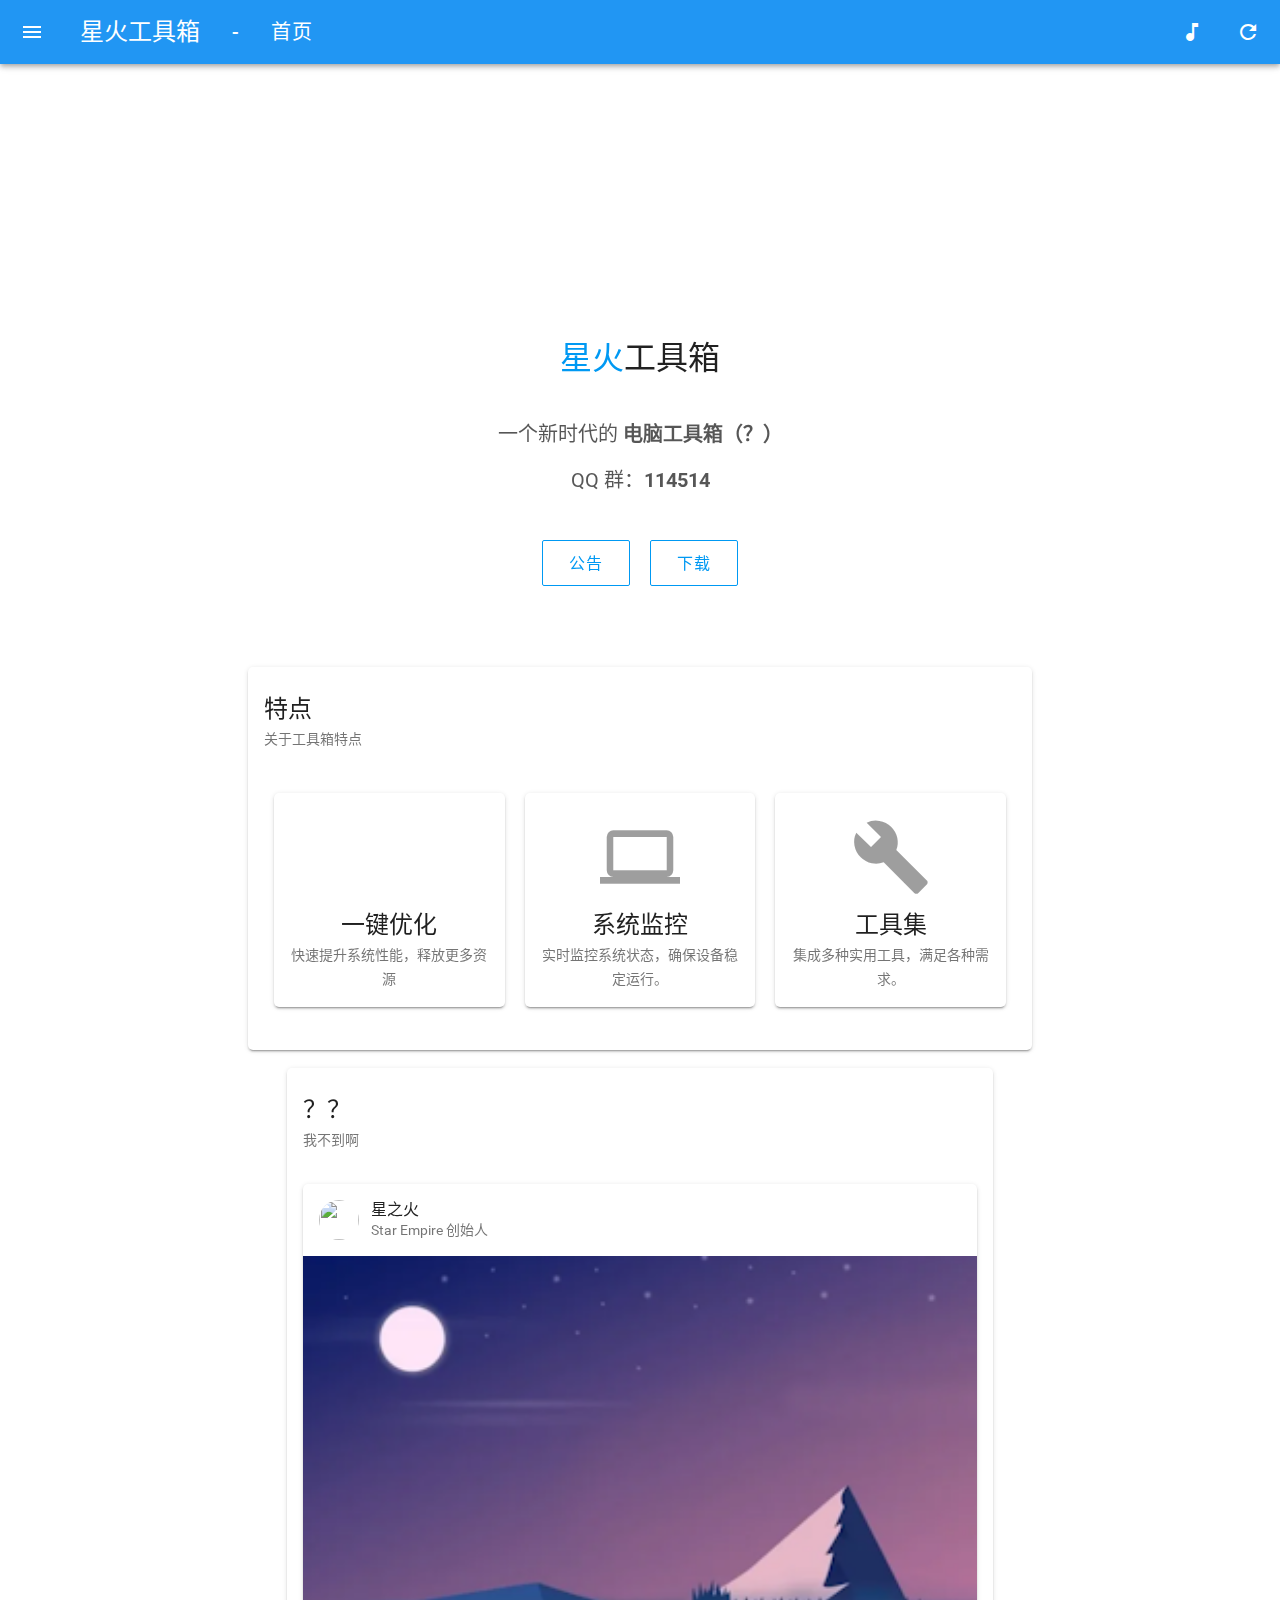
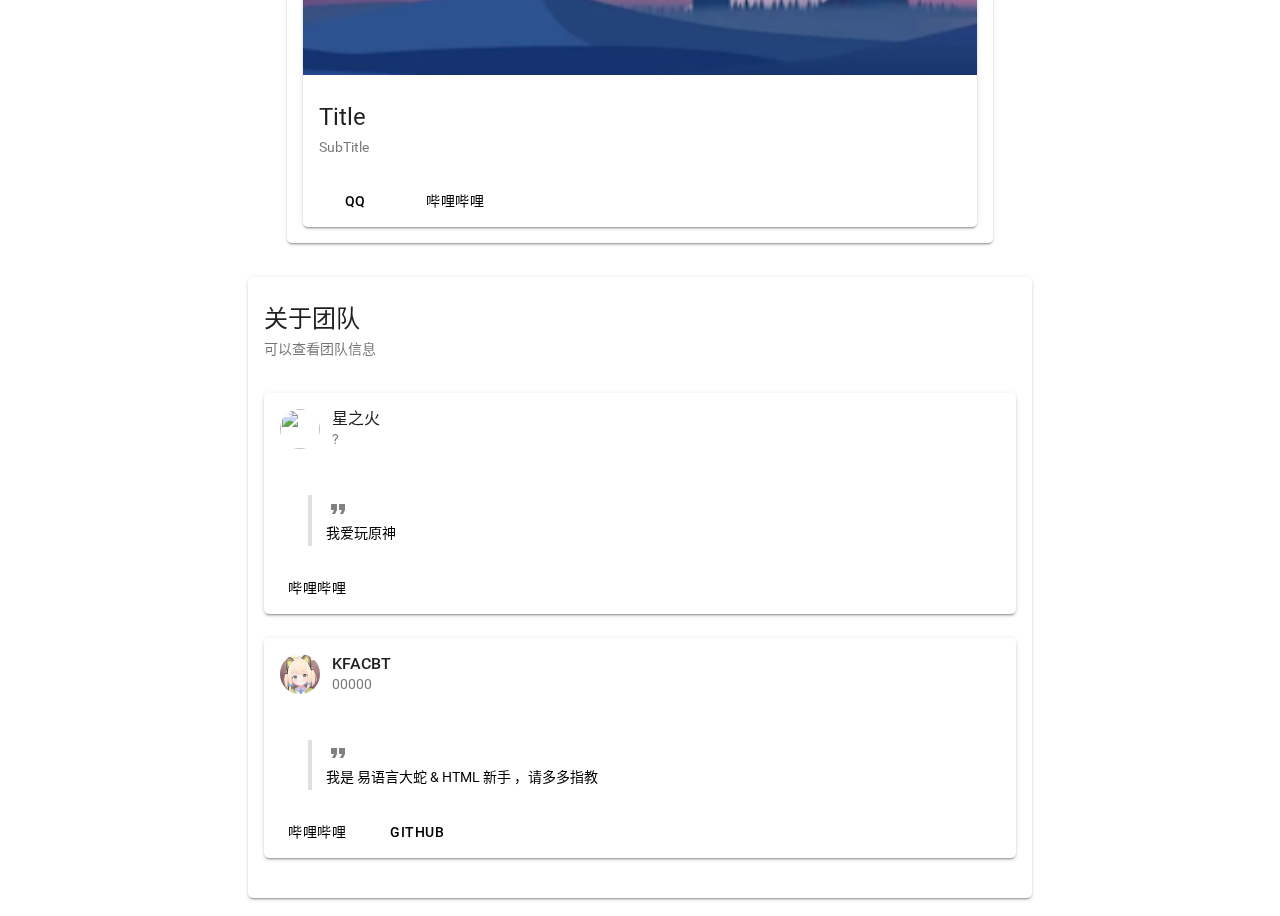
==== commit 7798da82: "额" ====
--- a/New/Beta/index.html
+++ b/New/Beta/index.html
@@ -12,7 +12,7 @@
     <link rel="stylesheet" href="css/mdui.min.css" />
 
     <!-- 引入 Style 文件 -->
-    <!-- <link rel="stylesheet" href="css/style.css" /> -->
+    <link rel="stylesheet" href="css/style.css" />
 
     <script src="js/mdui.min.js"></script>
     <script src="js/jquery.min.js"></script>
@@ -21,6 +21,9 @@
 
     <!-- 放置网站图标 -->
     <link rel="shortcut icon" href="/favicon.ico">
+
+    <!-- Filled -->
+    <link href="https://fonts.googleapis.com/icon?family=Material+Icons" rel="stylesheet">
 
 </head>
 <!-- v1.0，无背景(目前视频背景需要用到它,以设置顶栏的颜色) -->
@@ -79,7 +82,7 @@
                 <div class="mdui-card-primary" style="position:relative;">
                     <img style="width:30%; border-radius: 16px;" src="./images/Logo.jpg">
                     <br>
-                    <div class="mdui-typo-title mdui-text-color-white drawer-title-text">沐雨服务器</div>
+                    <div class="mdui-typo-title mdui-text-color-white drawer-title-text">星火工具箱</div>
                 </div>
             </div>
         </div>
@@ -100,7 +103,7 @@
             </div>
             <div class="copyright">
                 <div class="mdui-typo">
-                    <p class="mdui-typo-caption-opacity">© 2023 <a href="https://space.bilibili.com/514279030" target="_blank">KFACBT</a></p>
+                    <p class="mdui-typo-caption-opacity">© 2024 <a href="https://space.bilibili.com/514279030" target="_blank">KFACBT</a></p>
 					<p class="mdui-typo-caption-opacity">友情链接： <a href="about:blank" target="_blank">空</a></p>
                     <p class="mdui-typo-caption-opacity">
                         Powered by <a href="https://mdui.org" target="_blank">MDUI</a>
@@ -114,10 +117,10 @@
     <div id="page-index" class="mdui-container">
         <div class="banner">
 
-            <h1><strong>沐雨世界 MUYUCRAFT</strong></h1>
+            <h1><strong>星火</strong>工具箱</h1>
             <div style='height:10px'></div>
             <div class="meta">
-                <div style='height:12px'></div>一个新时代的 <strong>我的世界服务器</strong>，服务器进步从未停滞<br><br>QQ 群：<strong>615115748</strong>
+                <div style='height:12px'></div>一个新时代的 <strong>电脑工具箱（？）</strong><br><br>QQ 群：<strong>114514</strong>
             </div>
             <!-- <div class="actions">
                 <a href="./Announcement.html" class="mdui-btn mdui-ripple">公告</a>
@@ -125,18 +128,19 @@
 
             <div class="actions">
                 <a href="./Announcement.html" class="mdui-btn mdui-ripple">公告</a>
-                <a href="./Join.html" class="mdui-btn mdui-ripple" mdui-tooltip="{content: '与其他玩家一起游戏'}">加入服务器</a>
-
-            </div>
-        </div>
-    </div>
-    <div class="mdui-bottom-nav mdui-color-theme" style="height: 70px;">
+                <a href="./Download.html" class="mdui-btn mdui-ripple" mdui-tooltip="{content: '下载程序'}">下载</a>
+
+            </div>
+        </div>
+    </div>
+
+    <!-- <div class="mdui-bottom-nav mdui-color-theme" style="height: 70px;">
         <div class="mdui-container mdui-valign">
             <div class="mdui-row mdui-center">
 
             </div>
         </div>
-    </div>
+    </div> -->
 
     
     <div class="mdui-container" style="max-width: 800px;">
@@ -149,56 +153,10 @@
                 <img src="./images/background.jpg" style="max-height: 300px;object-fit: cover;" />
             </div> -->
                 <div class="mdui-card-primary">
-                    <div class="mdui-card-primary-title">服务器特色</div>
-                    <div class="mdui-card-primary-subtitle">关于服务器特色</div>
+                    <div class="mdui-card-primary-title">特点</div>
+                    <div class="mdui-card-primary-subtitle">关于工具箱特点</div>
                 </div>
                 <div class="mdui-card-content">
-                
-                    <!-- 使用Flexbox布局的卡片容器 -->
-                    <!-- <div class="card-container"> -->
-            
-                        <!-- 卡片1 -->
-                        <!-- <div class="mdui-card custom-width-card mdui-shadow-2">
-                            <div class="mdui-card-primary">
-                                <i class="mdui-icon material-icons mdui-icon-grayscale mdui-icon-large">thumb_up</i>
-                                <div class="mdui-card-primary-title">有观念的团队</div>
-                                <div class="mdui-card-primary-subtitle">文本-测试-不知道写什么了</div>
-                            </div>
-                        </div> -->
-
-                        <!-- 卡片2 -->
-                        <!-- <div class="mdui-card custom-width-card mdui-shadow-2">
-                            <div class="mdui-card-primary">
-                                <i class="mdui-icon material-icons mdui-icon-grayscale mdui-icon-large">done_all</i>
-                                <div class="mdui-card-primary-title">原版的体验</div>
-                                <div class="mdui-card-primary-subtitle">服务器没有任何Mod，只有插件</div>
-                            </div>
-                        </div> -->
-
-                    <!-- 可以继续添加更多卡片... -->
-
-                        <!-- 卡片3 -->
-                        <!-- <div class="mdui-card custom-width-card mdui-shadow-2">
-                            <div class="mdui-card-primary">
-                                <i class="mdui-icon material-icons mdui-icon-grayscale mdui-icon-large">favorite</i>
-                                <div class="mdui-card-primary-title">和蔼的管理员们</div>
-                                <div class="mdui-card-primary-subtitle">咱主打的就是一友善啊awa</div>
-                            </div>
-                        </div> -->
-
-                        <!-- 卡片3 -->
-                        <!-- <div class="mdui-card custom-width-card mdui-shadow-2">
-                            <div class="mdui-card-primary">
-                                <i class="mdui-icon material-icons mdui-icon-grayscale mdui-icon-large">dns</i>
-                                <div class="mdui-card-primary-title">稳定的服务器</div>
-                                <div class="mdui-card-primary-subtitle">可以保证长时间不掉线</div>
-                            </div>
-                        </div> -->
-
-                        <!-- 结束 -->
-                    <!-- </div> -->
-
-
 
                     <!-- 使用Flexbox布局的卡片容器 -->
                     <div class="card-container">
@@ -208,9 +166,9 @@
                             <div class="mdui-card-primary">
                                 <!-- 添加一个div盒子，以应用居中效果 -->
                                 <div class="mdui-card-primary-content">
-                                    <i class="mdui-icon material-icons mdui-icon-grayscale mdui-icon-large">thumb_up</i>
-                                    <div class="mdui-card-primary-title">年轻的管理团队</div>
-                                    <div class="mdui-card-primary-subtitle">管理组都是初高中生qwq</div>
+                                    <i class="mdui-icon material-icons mdui-icon-grayscale mdui-icon-large">bolt</i>
+                                    <div class="mdui-card-primary-title">一键优化</div>
+                                    <div class="mdui-card-primary-subtitle">快速提升系统性能，释放更多资源</div>
                                 </div>
                             </div>
                         </div>
@@ -220,9 +178,9 @@
                             <div class="mdui-card-primary">
                                 <!-- 添加一个div盒子，以应用居中效果 -->
                                 <div class="mdui-card-primary-content">
-                                    <i class="mdui-icon material-icons mdui-icon-grayscale mdui-icon-large">videogame_asset</i>
-                                    <div class="mdui-card-primary-title">多种服务器玩法</div>
-                                    <div class="mdui-card-primary-subtitle">原版生存、模组服、UHC等</div>
+                                    <i class="mdui-icon material-icons mdui-icon-grayscale mdui-icon-large">laptop</i>
+                                    <div class="mdui-card-primary-title">系统监控</div>
+                                    <div class="mdui-card-primary-subtitle">实时监控系统状态，确保设备稳定运行。</div>
                                 </div>
                             </div>
                         </div>
@@ -234,25 +192,13 @@
                             <div class="mdui-card-primary">
                                 <!-- 添加一个div盒子，以应用居中效果 -->
                                 <div class="mdui-card-primary-content">
-                                    <i class="mdui-icon material-icons mdui-icon-grayscale mdui-icon-large">dns</i>
-                                    <div class="mdui-card-primary-title">充足的算力</div>
-                                    <div class="mdui-card-primary-subtitle">AMD R7-5700X+DDR4 32GB</div>
+                                    <i class="mdui-icon material-icons mdui-icon-grayscale mdui-icon-large">build</i>
+                                    <div class="mdui-card-primary-title">工具集</div>
+                                    <div class="mdui-card-primary-subtitle">集成多种实用工具，满足各种需求。</div>
                                 </div>
                             </div>
                         </div>
 
-                        <!-- 卡片3 -->
-                        <div class="mdui-card custom-width-card mdui-shadow-2">
-                            <div class="mdui-card-primary">
-                                <!-- 添加一个div盒子，以应用居中效果 -->
-                                <div class="mdui-card-primary-content">
-                                    <i class="mdui-icon material-icons mdui-icon-grayscale mdui-icon-large">favorite</i>
-                                    <div class="mdui-card-primary-title">和蔼的管理员们</div>
-                                    <div class="mdui-card-primary-subtitle">咱主打的就是一友善啊awa</div>
-                                </div>
-                            </div>
-                        </div>
-
                         <!-- 结束 -->
                     </div>
 
@@ -263,135 +209,6 @@
 
             <br>
     </div>    
-
-
-
-    <div class="mdui-container" style="max-width: 800px;">
-        <br>
-        <!-- <div class="mdui-card" style="border-radius: 12px;"> -->
-        <!-- 应用全局设置（MDUI 卡片的圆角） -->
-        <div class="mdui-card">
-            <!-- <div class="mdui-card-media">
-                <img src="./images/background.jpg" style="max-height: 300px;object-fit: cover;" />
-            </div> -->
-            <div class="mdui-card-primary">
-                <div class="mdui-card-primary-title">服务器信息</div>
-                <div class="mdui-card-primary-subtitle">服务器倒计时~~</div>
-
-                
-            </div>
-                <div class="mdui-card-content">
-                
-                    <div class="mdui-card">
-
-                        <!-- 卡片的标题和副标题 -->
-                        <div class="mdui-card-primary">
-                            <!-- 添加一个div盒子，以应用居中效果 -->
-                            <div class="mdui-card-primary-content">
-                                <!-- <div class="mdui-card-primary-title"><h1>沐雨服务器</h1></div> -->
-                                <!-- <div class="mdui-card-primary-title">距开服一周年还有</div> -->
-                                <!-- <div id="year-countdown">距开服一周年还有</div> -->
-                                <h1 id="year-countdown">距开服一周年还有</h1>
-                                <h1 class="countdown">距离指定时间还有...</h1>
-
-                                <a href="./Join.html" class="mdui-btn mdui-ripple" mdui-tooltip="{content: '与其他玩家一起游戏'}">加入服务器</a>
-
-                                <!-- <div class="mdui-card-primary-subtitle">111</div> -->
-                            </div>
-                        </div>
-                  
-                        <!-- 添加一个div盒子，以应用居中效果 -->
-                        <!-- <div class="mdui-card-primary-content"> -->
-                            <!-- 卡片的内容 -->
-                            <!-- <div class="mdui-card-content"> -->
-                                <!-- <h1 class="countdown">距离指定时间还有...</h1> -->
-                            <!-- </div>
-                        </div> -->
-
-                        <!-- 倒计时 v1.0 -->
-                        <!-- <script>
-                            // 指定的日期时间
-                            var targetDate = new Date("2024-01-15T00:00:00").getTime(); // 替换为你想要的时间
-                    
-                            function updateCountdown() {
-                                var now = new Date().getTime();
-                                var distance = targetDate - now;
-                    
-                                var days = Math.floor(distance / (1000 * 60 * 60 * 24));
-                                var hours = Math.floor((distance % (1000 * 60 * 60 * 24)) / (1000 * 60 * 60));
-                                var minutes = Math.floor((distance % (1000 * 60 * 60)) / (1000 * 60));
-                                var seconds = Math.floor((distance % (1000 * 60)) / 1000);
-                    
-                                document.querySelector('.countdown').innerText = `距离指定时间还有 ${days} 天 ${hours} 小时 ${minutes} 分钟 ${seconds} 秒`;
-                    
-                                if (distance < 0) {
-                                    clearInterval(countdownInterval);
-                                    document.querySelector('.countdown').innerText = "已到达指定时间！";
-                                }
-                            }
-                    
-                            var countdownInterval = setInterval(updateCountdown, 1000);
-                        </script> -->
-
-                        <!-- 倒计时 & 正计时 v1.0 -->
-                        <!-- <script>
-                            // 指定的日期时间
-                            var targetDate = new Date("2024-01-27T00:00:00").getTime(); // 替换为你想要的时间
-                    
-                            function updateCountdown() {
-                                var now = new Date().getTime();
-                                var distance = now - targetDate; // 计算现在与目标时间的差值，正数表示未来，负数表示过去
-                    
-                                var days = Math.floor(Math.abs(distance) / (1000 * 60 * 60 * 24));
-                                var hours = Math.floor((Math.abs(distance) % (1000 * 60 * 60 * 24)) / (1000 * 60 * 60));
-                                var minutes = Math.floor((Math.abs(distance) % (1000 * 60 * 60)) / (1000 * 60));
-                                var seconds = Math.floor((Math.abs(distance) % (1000 * 60)) / 1000);
-                    
-                                var prefix = distance > 0 ? "距离" : "超过";
-                                document.querySelector('.countdown').innerText = `${prefix}指定时间 ${days} 天 ${hours} 小时 ${minutes} 分钟 ${seconds} 秒`;
-                    
-                                // 不需要清除定时器，因为我们要持续更新
-                                
-                            }
-                    
-                            setInterval(updateCountdown, 1000);
-                        </script> -->
-
-                        <!-- 倒计时 & 正计时 v1.1 -->
-                        <script>
-                            // 指定的日期时间
-                            var targetDate = new Date("2023-01-27T00:00:00").getTime(); // 设置日期
-                    
-                            function updateCountdown() {
-                                var now = new Date().getTime();
-                                var distance = now - targetDate; // 现在与目标时间的差值，正数表示未来，负数表示过去
-
-                                var days = Math.floor(Math.abs(distance) / (1000 * 60 * 60 * 24));
-                                var hours = Math.floor((Math.abs(distance) % (1000 * 60 * 60 * 24)) / (1000 * 60 * 60));
-                                var minutes = Math.floor((Math.abs(distance) % (1000 * 60 * 60)) / (1000 * 60));
-                                var seconds = Math.floor((Math.abs(distance) % (1000 * 60)) / 1000);
-
-                                // document.querySelector('.countdown').innerText = `${distance > 0 ? "距离" : "已超过"}指定时间 ${days} 天 ${hours} 小时 ${minutes} 分钟 ${seconds} 秒`;
-                                document.querySelector('.countdown').innerText = `${days} 天 ${hours} 小时 ${minutes} 分钟 ${seconds} 秒`;
-
-                                if (now >= targetDate) { // 判断是否已经到达或超过指定时间
-                                    document.getElementById('year-countdown').innerText = "我们已开服";
-                                }
-                            }
-
-                    
-                            var countdownInterval = setInterval(updateCountdown, 1000);
-                        </script>
-                    </div>
-
-                </div>
-
-        </div>
-
-            <br>
-    </div>
-
-
 
 
     <div class="mdui-container" style="max-width: 800px;">
@@ -405,8 +222,8 @@
                 <img src="./images/background.jpg" style="max-height: 300px;object-fit: cover;" />
             </div> -->
             <div class="mdui-card-primary">
-                <div class="mdui-card-primary-title">创始人</div>
-                <div class="mdui-card-primary-subtitle">这是服务器的创始人</div>
+                <div class="mdui-card-primary-title">？？</div>
+                <div class="mdui-card-primary-subtitle">我不到啊</div>
             </div>
                 <div class="mdui-card-content">
                 
@@ -414,14 +231,14 @@
 
                         <!-- 卡片头部，包含头像、标题、副标题 -->
                         <div class="mdui-card-header">
-                            <img class="mdui-card-header-avatar" src="./images/Peoples/XuanAngGaga.jpg"/>
-                            <div class="mdui-card-header-title">XuanAngGaga</div>
-                            <div class="mdui-card-header-subtitle">沐雨服务器服主</div>
+                            <img class="mdui-card-header-avatar" src="./images/Peoples/xingzhihuo.png"/>
+                            <div class="mdui-card-header-title">星之火</div>
+                            <div class="mdui-card-header-subtitle">Star Empire 创始人</div>
                         </div>
                       
                         <!-- 卡片的媒体内容，可以包含图片、视频等媒体内容，以及标题、副标题 -->
                         <div class="mdui-card-media">
-                            <!-- <img src="./images/CardBackground1Mini.png"/> -->
+                            <img src="./images/CardBackground1Mini.png"/>
                       
                             <!-- 卡片中可以包含一个或多个菜单按钮 -->
                             <div class="mdui-card-menu">
@@ -439,7 +256,7 @@
                                 </button> -->
 
                                 <!-- v3，不调用函数 -->
-                                <!-- <a href="https://space.bilibili.com/277750003" target="_blank" class="mdui-btn mdui-btn-icon mdui-text-color-white" mdui-tooltip="{content: '在新窗口中打开'}">
+                                <!-- <a href="https://space.bilibili.com/111" target="_blank" class="mdui-btn mdui-btn-icon mdui-text-color-white" mdui-tooltip="{content: '在新窗口中打开'}">
                                     <i class="mdui-icon material-icons">launch</i>
                                 </a> -->
 
@@ -449,8 +266,8 @@
                       
                         <!-- 卡片的标题和副标题 -->
                         <div class="mdui-card-primary">
-                            <div class="mdui-card-primary-title">MuyuCraft 是以高版本原版生存为主的《我的世界》第三方服务器</div>
-                            <div class="mdui-card-primary-subtitle">同时拥有模组服与其他业务</div>
+                            <div class="mdui-card-primary-title">Title</div>
+                            <div class="mdui-card-primary-subtitle">SubTitle</div>
                         </div>
                       
                         <!-- 卡片的内容 -->
@@ -467,7 +284,7 @@
                                 document.getElementById('copyButton-QQid').addEventListener('click', function() {
                             
                                     // 定义要复制的文本内容
-                                    var textToCopy = '2932289809';
+                                    var textToCopy = '0000';
                             
                                     // 尝试将文本写入剪贴板
                                     try {
@@ -528,9 +345,9 @@
 
                     <!-- 卡片头部，包含头像、标题、副标题 -->
                     <div class="mdui-card-header">
-                         <img class="mdui-card-header-avatar" src="./images/Peoples/XuanAngGaga.jpg"/>
-                         <div class="mdui-card-header-title">XuanAngGaga</div>
-                         <div class="mdui-card-header-subtitle" mdui-tooltip="{content: '沐雨服务器服主'}">沐雨服务器服主</div>
+                         <img class="mdui-card-header-avatar" src="./images/Peoples/xingzhihuo.png"/>
+                         <div class="mdui-card-header-title">星之火</div>
+                         <div class="mdui-card-header-subtitle" mdui-tooltip="{content: '?'}">?</div>
                     </div>
                     <div class="mdui-card-content">
                     
@@ -538,7 +355,7 @@
                             <blockquote>
                                 <!-- <i class="mdui-icon material-icons">format_quote</i> -->
                                 <i class="mdui-icon material-icons" style="color: gray;">format_quote</i>
-                                <p>我爱玩原神，我是芙宁娜的狗</p>
+                                <p>我爱玩原神</p>
                                 <!-- <footer>马尔克斯 ——《百年孤独》</footer> -->
                             </blockquote>
                         </div>
@@ -547,39 +364,7 @@
                     <!-- 卡片的按钮 -->
                     <div class="mdui-card-actions">
                         <!-- <button class="mdui-btn mdui-ripple">action 1</button> -->
-                        <button class="mdui-btn mdui-ripple" mdui-tooltip="{content: '在新窗口中打开'}" onclick="openNewTab('https://space.bilibili.com/619806940')">哔哩哔哩</button>
-    
-                    </div>
-                         
-                </div>
-                    <br>
-                <!-- 卡片与卡片之间分隔 -->
-
-                <!-- 单张卡片开始 -->
-                <div class="mdui-card">
-
-                    <!-- 卡片头部，包含头像、标题、副标题 -->
-                    <div class="mdui-card-header">
-                         <img class="mdui-card-header-avatar" src="./images/Logo.jpg"/>
-                         <div class="mdui-card-header-title">沐雨服务器 主机</div>
-                         <div class="mdui-card-header-subtitle" mdui-tooltip="{content: '目前托管沐雨服务器主机'}">目前托管沐雨服务器主机</div>
-                    </div>
-                    <div class="mdui-card-content">
-                    
-                        <div class="mdui-typo">
-                            <blockquote>
-                                <!-- <i class="mdui-icon material-icons">format_quote</i> -->
-                                <i class="mdui-icon material-icons" style="color: gray;">format_quote</i>
-                                <p>这个人很懒，什么都没有写(也可能是他没有提交文本)</p>
-                                <!-- <footer>马尔克斯 ——《百年孤独》</footer> -->
-                            </blockquote>
-                        </div>
-                    
-                    </div>
-                    <!-- 卡片的按钮 -->
-                    <div class="mdui-card-actions">
-                        <!-- <button class="mdui-btn mdui-ripple">action 1</button> -->
-                        <button class="mdui-btn mdui-ripple" mdui-tooltip="{content: '在新窗口中打开'}" onclick="openNewTab('https://space.bilibili.com/619806940')" disabled>哔哩哔哩</button>
+                        <button class="mdui-btn mdui-ripple" mdui-tooltip="{content: '在新窗口中打开'}" onclick="openNewTab('https://space.bilibili.com/111')">哔哩哔哩</button>
     
                     </div>
                          
@@ -594,7 +379,7 @@
                     <div class="mdui-card-header">
                          <img class="mdui-card-header-avatar" src="./images/Peoples/KFACBT.png"/>
                          <div class="mdui-card-header-title">KFACBT</div>
-                         <div class="mdui-card-header-subtitle" mdui-tooltip="{content: '目前是沐雨服务器的网页开发者'}">目前是沐雨服务器的网页开发者</div>
+                         <div class="mdui-card-header-subtitle" mdui-tooltip="{content: '000'}">00000</div>
                     </div>
                     <div class="mdui-card-content">
                     
@@ -620,104 +405,6 @@
                     <br>
                     <!-- 卡片与卡片之间分隔 -->
 
-                <!-- 单张卡片开始 -->
-                <div class="mdui-card">
-
-                    <!-- 卡片头部，包含头像、标题、副标题 -->
-                    <div class="mdui-card-header">
-                         <img class="mdui-card-header-avatar" src="./images/Peoples/Misaka.jpg"/>
-                         <div class="mdui-card-header-title">Misaka19090CN</div>
-                         <div class="mdui-card-header-subtitle" mdui-tooltip="{content: '暂无'}">暂无</div>
-                    </div>
-                    <div class="mdui-card-content">
-                    
-                        <div class="mdui-typo">
-                            <blockquote>
-                                <!-- <i class="mdui-icon material-icons">format_quote</i> -->
-                                <i class="mdui-icon material-icons" style="color: gray;">format_quote</i>
-                                <p>綾地ねね大好き。</p>
-                                <!-- <footer>马尔克斯 ——《百年孤独》</footer> -->
-                            </blockquote>
-                        </div>
-                    
-                    </div>
-                    <!-- 卡片的按钮 -->
-                    <div class="mdui-card-actions">
-                        <!-- <button class="mdui-btn mdui-ripple">action 1</button> -->
-                        <button class="mdui-btn mdui-ripple" mdui-tooltip="{content: '在新窗口中打开'}" onclick="openNewTab('https://space.bilibili.com/393175358')">哔哩哔哩</button>
-    
-                    </div>
-                         
-                </div>
-                    <br>
-                <!-- 卡片与卡片之间分隔 -->
-
-                <!-- 单张卡片开始 -->
-                <div class="mdui-card">
-
-                    <!-- 卡片头部，包含头像、标题、副标题 -->
-                    <div class="mdui-card-header">
-                         <img class="mdui-card-header-avatar" src="./images/Peoples/jibanjiang.png"/>
-                         <div class="mdui-card-header-title">羁绊妹妹</div>
-                         <div class="mdui-card-header-subtitle" mdui-tooltip="{content: '暂无'}">暂无</div>
-                    </div>
-                    <div class="mdui-card-content">
-                    
-                        <div class="mdui-typo">
-                            <blockquote>
-                                <!-- <i class="mdui-icon material-icons">format_quote</i> -->
-                                <i class="mdui-icon material-icons" style="color: gray;">format_quote</i>
-                                <p>这个人很懒，什么都没有写</p>
-                                <!-- <footer>马尔克斯 ——《百年孤独》</footer> -->
-                            </blockquote>
-                        </div>
-                    
-                    </div>
-                    <!-- 卡片的按钮 -->
-                    <div class="mdui-card-actions">
-                        <!-- <button class="mdui-btn mdui-ripple">action 1</button> -->
-                        <button class="mdui-btn mdui-ripple" mdui-tooltip="{content: '在新窗口中打开'}" onclick="openNewTab('https://space.bilibili.com/514279030')" disabled>哔哩哔哩</button>
-                        <button class="mdui-btn mdui-ripple" mdui-tooltip="{content: '在新窗口中打开'}" onclick="openNewTab('https://github.com/jibansst')">GitHub</button>    
-
-                    </div>
-                         
-                </div>
-                    <br>
-                <!-- 卡片与卡片之间分隔 -->
-
-                <!-- 单张卡片开始 -->
-                <div class="mdui-card">
-
-                    <!-- 卡片头部，包含头像、标题、副标题 -->
-                    <div class="mdui-card-header">
-                         <img class="mdui-card-header-avatar" src="./images/Peoples/Misaka.jpg"/>
-                         <div class="mdui-card-header-title">Misaka19090CN</div>
-                         <div class="mdui-card-header-subtitle" mdui-tooltip="{content: '暂无'}">暂无</div>
-                    </div>
-                    <div class="mdui-card-content">
-                    
-                        <div class="mdui-typo">
-                            <blockquote>
-                                <!-- <i class="mdui-icon material-icons">format_quote</i> -->
-                                <i class="mdui-icon material-icons" style="color: gray;">format_quote</i>
-                                <p>綾地ねね大好き。</p>
-                                <!-- <footer>马尔克斯 ——《百年孤独》</footer> -->
-                            </blockquote>
-                        </div>
-                    
-                    </div>
-                    <!-- 卡片的按钮 -->
-                    <div class="mdui-card-actions">
-                        <!-- <button class="mdui-btn mdui-ripple">action 1</button> -->
-                        <button class="mdui-btn mdui-ripple" mdui-tooltip="{content: '在新窗口中打开'}" onclick="openNewTab('https://space.bilibili.com/393175358')">哔哩哔哩</button>
-    
-                    </div>
-                         
-                </div>
-                    <br>
-                <!-- 卡片与卡片之间分隔 -->
-
-
             </div>
     
         </div>
@@ -725,20 +412,19 @@
     <br>
 </div>
 
-<div class="mdui-bottom-nav mdui-color-theme" style="height: 70px;">
+<!-- <div class="mdui-bottom-nav mdui-color-theme" style="height: 70px;">
     <div class="mdui-container mdui-valign">
         <div class="mdui-row mdui-center">
 
         </div>
     </div>
     <div style="position: absolute; bottom: 0px; left: 0px;">
-       <!-- <a href="/" target="_blank" class="mdui-btn mdui-ripple">Title> -->
        <a href="/" class="mdui-btn mdui-ripple">Title</a>
     </div>
     <div style="position: absolute; bottom: -5px; right: 0px;">
 
     </div>
-</div>
+</div> -->
 
 </body>
 <!-- JavaScript 部分 -->
--- a/New/Beta/css/style.css
+++ b/New/Beta/css/style.css
@@ -35,7 +35,7 @@
 }
 
 .mdui-icon-large {
-  font-size: 5rem; /* 设置大图标大小 */
+  font-size: 5rem !important; /* 设置大图标大小 */
 }
 
 .card-container {
@@ -76,11 +76,6 @@
   color: #fff !important;
 }
 
-/* 设置 hitokoto 文本的颜色 */
-#hitokoto {
-  color: #fff !important;
-}
-
 /* 控制 MDUI 卡片的全局圆角样式（请注意：如果卡片元素设置了单独的内联样式或具有更高优先级的CSS规则，则此全局设置可能被覆盖） */
 .mdui-card {
   /* 设置卡片默认圆角数值，更圆润的是 10 px */
@@ -89,7 +84,7 @@
 
 /* 图标、标题、副标题居中 */
 .custom-width-card {
-  width: 300px; /* 自定义宽度，根据需要调整 */
+  width: 150px; /* 自定义宽度，根据需要调整 */
 }
 
 .mdui-card-primary-content {
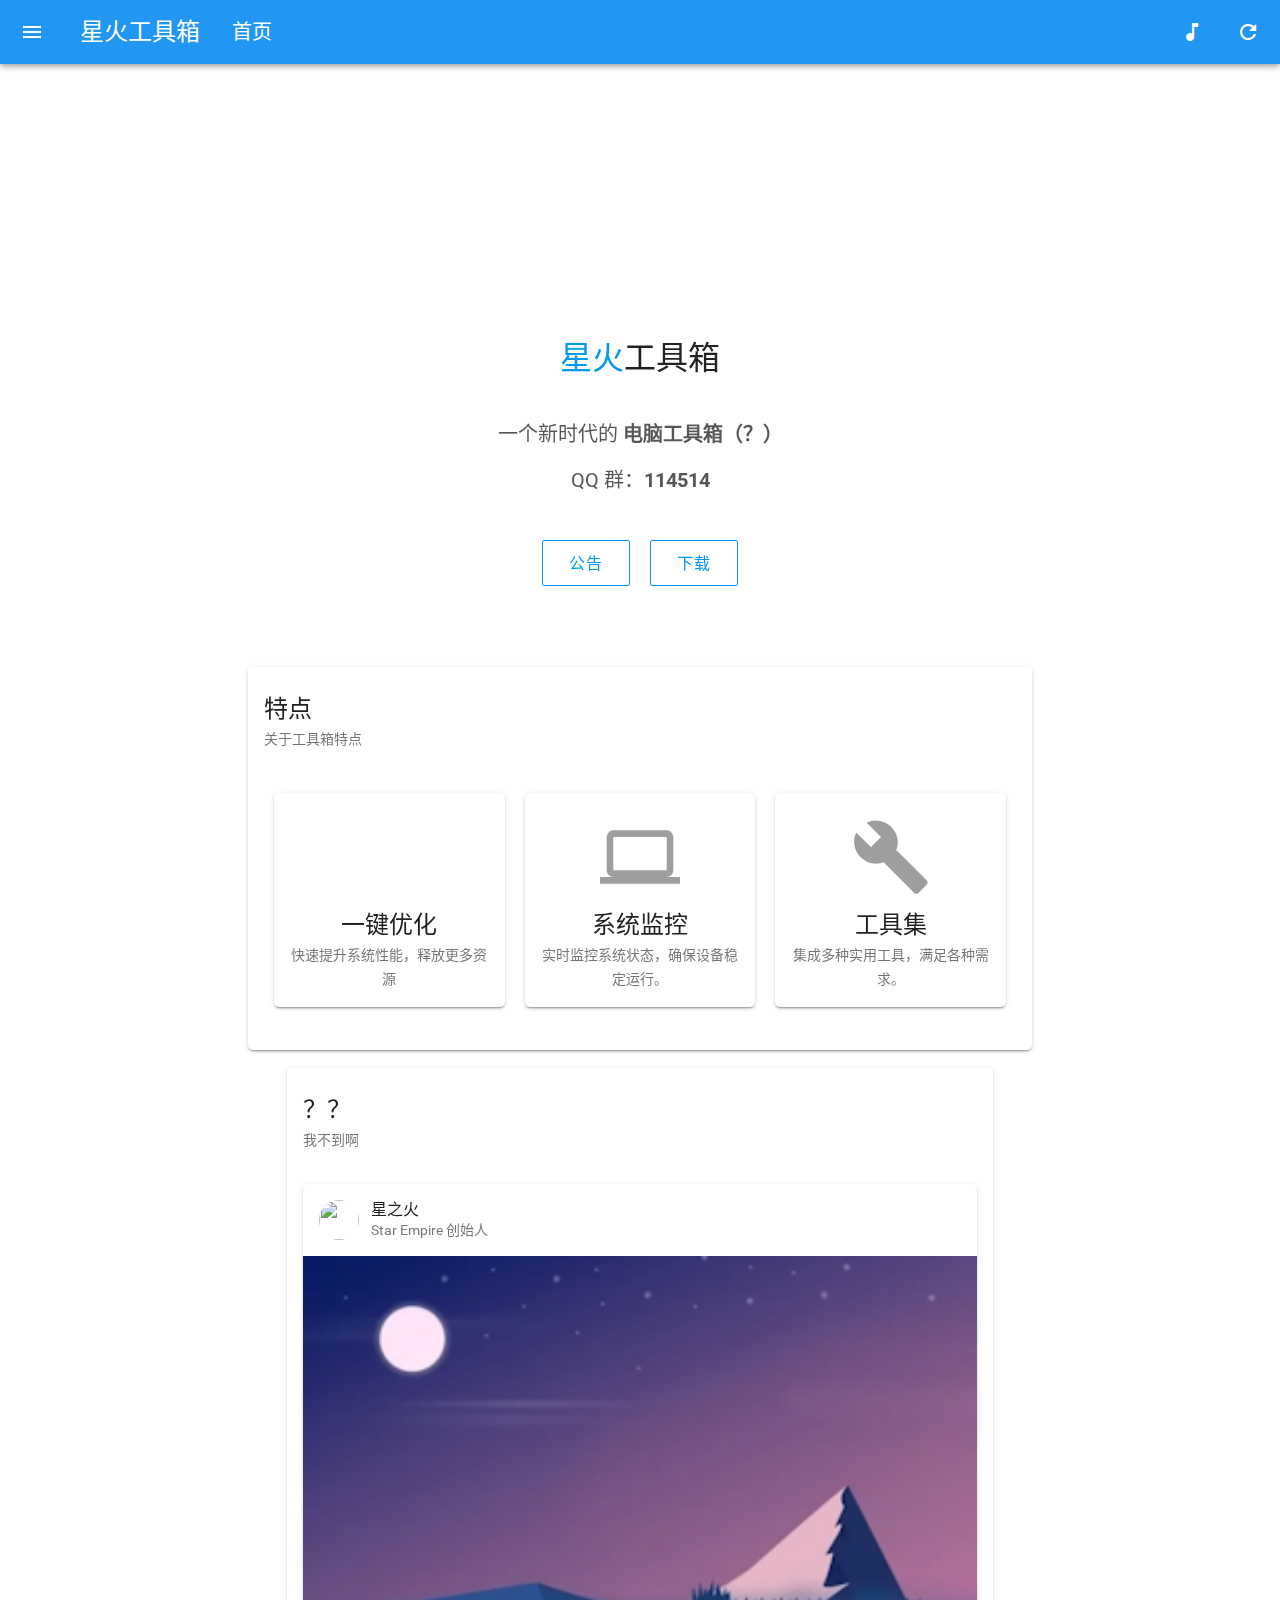
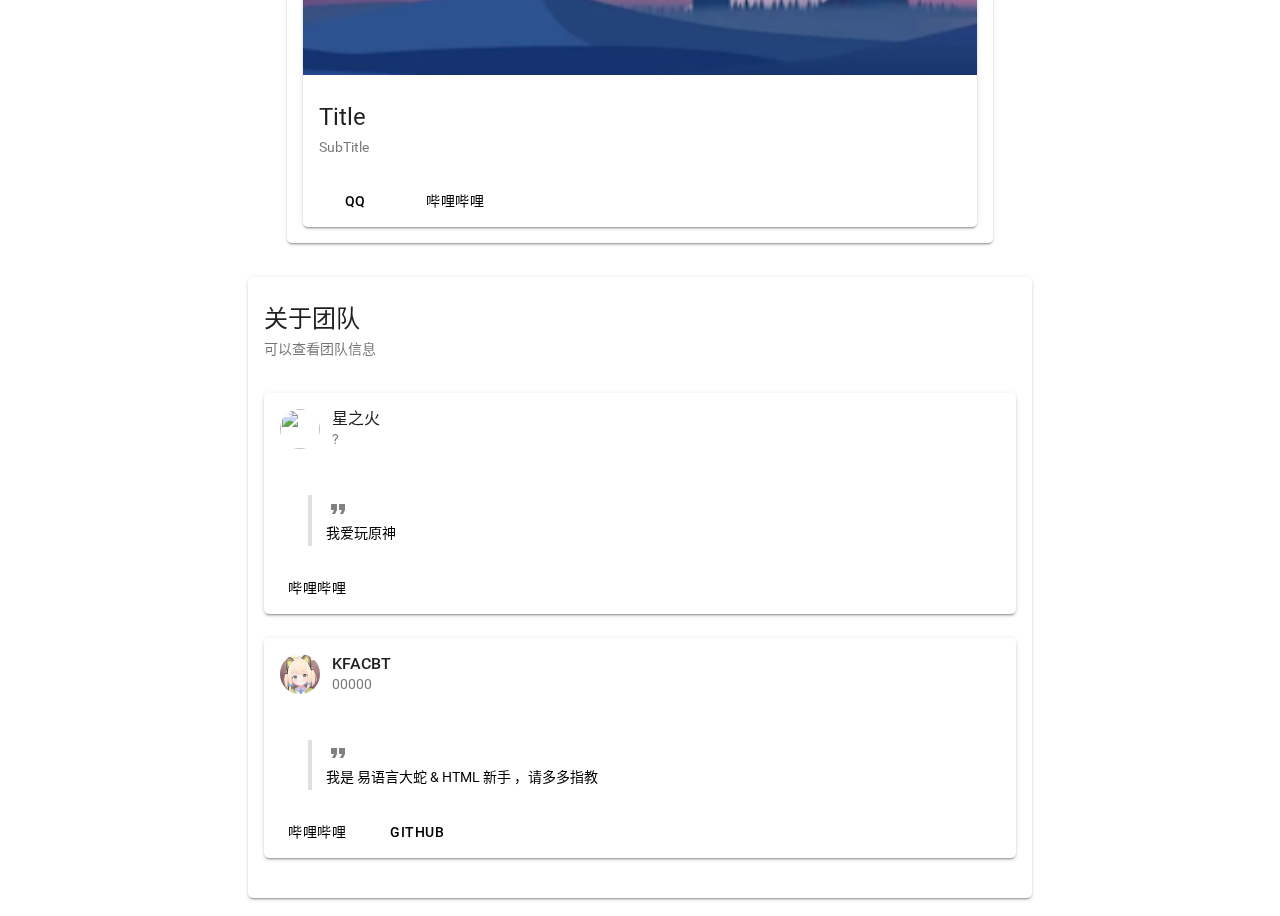
==== commit 8260318d: "上传视频 修复错误" ====
--- a/New/Beta/index.html
+++ b/New/Beta/index.html
@@ -48,7 +48,6 @@
             <a href="index.html" class="mdui-typo-headline mdui-hidden-xs">
                 星火工具箱
             </a>
-            <p class="mdui-typo-title" style="color: white;"> - </p>
             <a href="index.html#" class="mdui-typo-title">首页</a>
 
             <div class="mdui-toolbar-spacer"></div>
